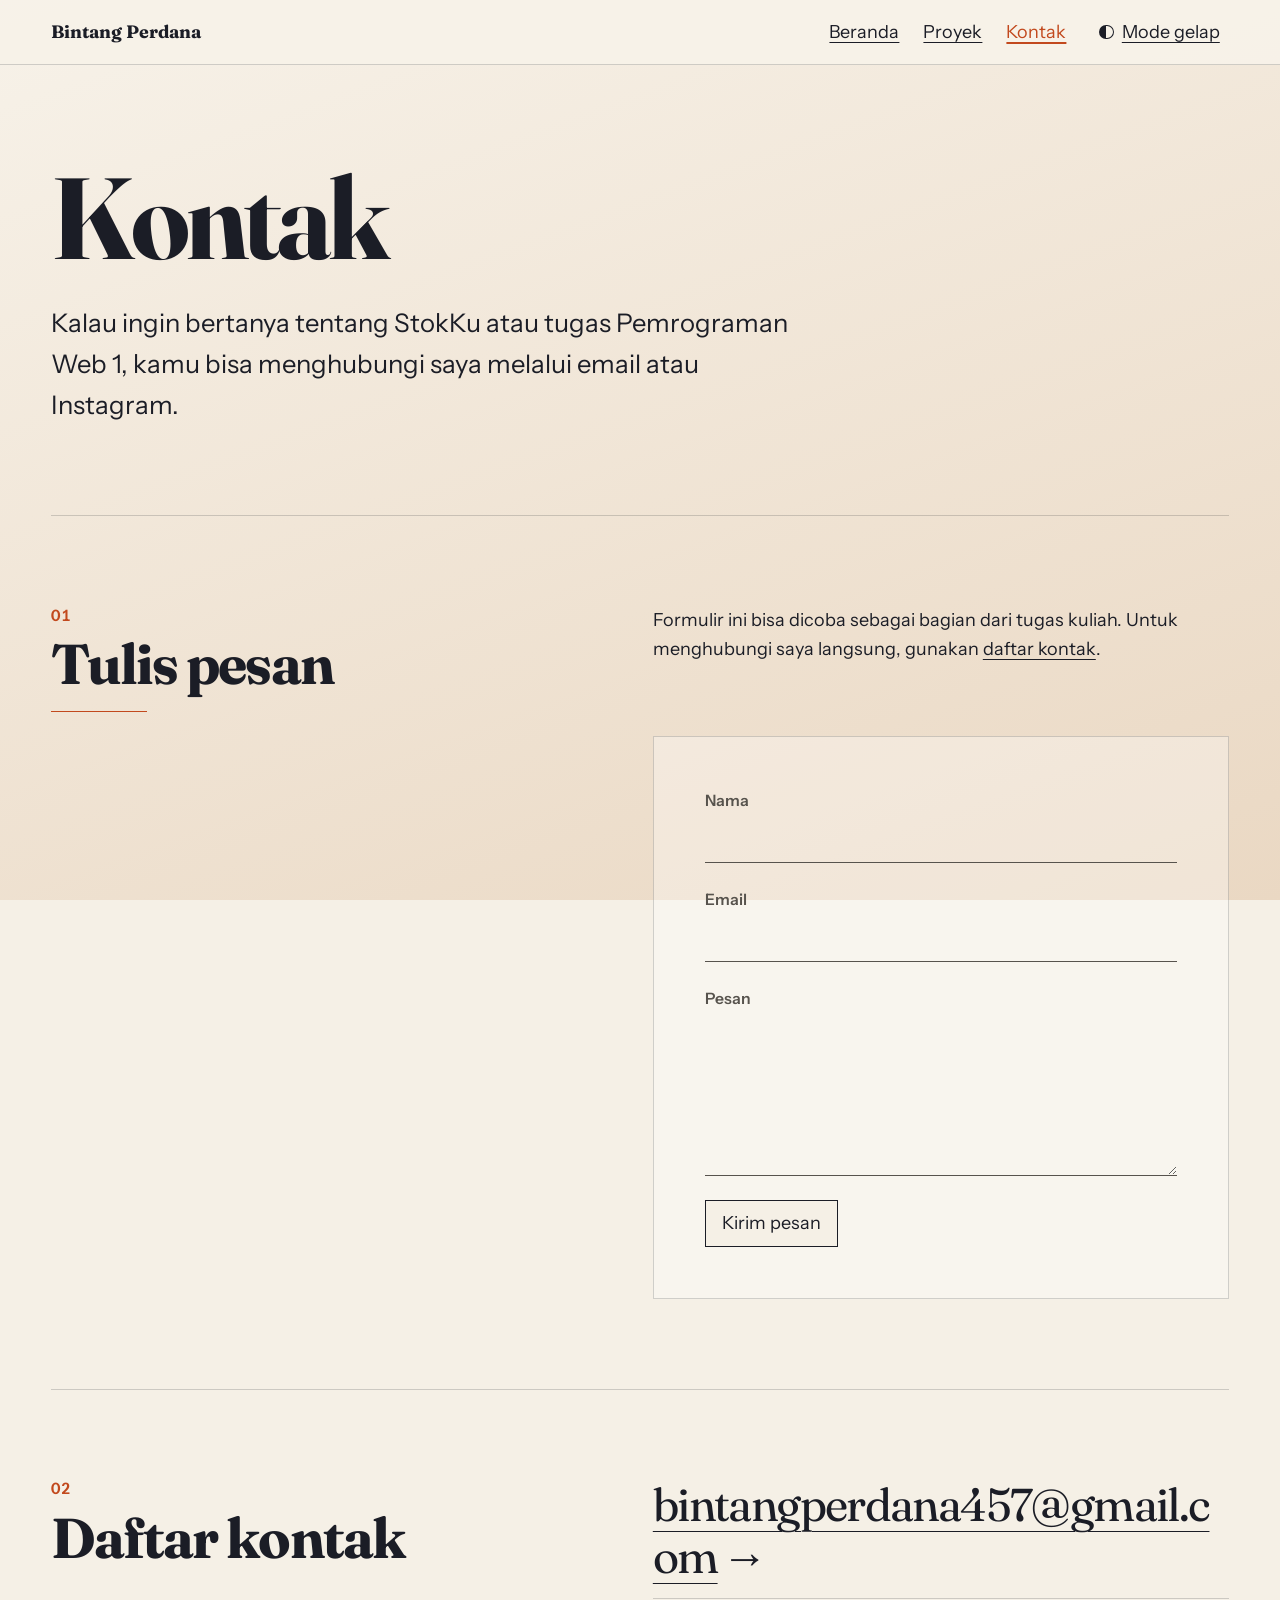
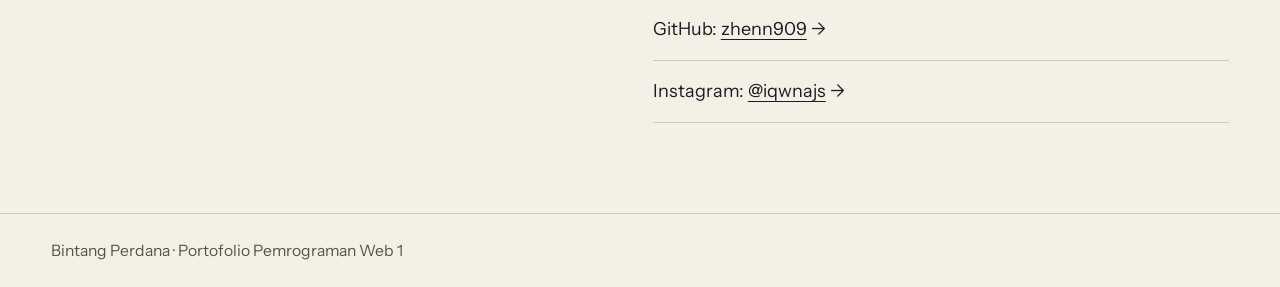
==== kontak.html @ 56d90627 "Versi awal web portofolio" ====
<!doctype html>
<html lang="id">
<head>
  <meta charset="utf-8">
  <meta name="viewport" content="width=device-width, initial-scale=1">
  <title>Kontak | Bintang Perdana</title>
  <meta name="description" content="Hubungi Bintang Perdana melalui email atau Instagram untuk bertanya tentang StokKu dan tugas Pemrograman Web 1. Temukan juga profil GitHub Bintang.">
  <link rel="icon" type="image/svg+xml" href="data:image/svg+xml,%3Csvg%20xmlns='http://www.w3.org/2000/svg'%20viewBox='0%200%2064%2064'%3E%3Ctext%20x='32'%20y='52'%20text-anchor='middle'%20font-family='Georgia,serif'%20font-size='58'%20font-weight='700'%20fill='%23C2491D'%3EB%3C/text%3E%3C/svg%3E">

  <script>
    // Tandai bahwa JavaScript aktif dan terapkan tema sebelum halaman tampil.
    document.documentElement.classList.add("js");

    let temaAwal = window.matchMedia("(prefers-color-scheme: dark)").matches ? "dark" : "light";
    try {
      const tersimpan = localStorage.getItem("tema");
      if (tersimpan === "light" || tersimpan === "dark") temaAwal = tersimpan;
    } catch {
      // Gunakan tema sistem jika penyimpanan tidak tersedia.
    }
    document.documentElement.dataset.theme = temaAwal;
  </script>

  <link rel="stylesheet" href="https://fonts.googleapis.com/css2?family=Fraunces:wght@400;700&amp;family=Instrument+Sans:wght@400;600&amp;display=swap">
  <link rel="stylesheet" href="css/style.css">
  <script src="js/main.js" defer></script>
  <script src="js/animasi.js" defer></script>
</head>
<body>
  <a href="#utama">Lewati navigasi ke konten utama</a>

  <header>
    <nav aria-label="Navigasi utama">
      <a href="index.html">Bintang Perdana</a>

      <button type="button" id="tombol-menu" aria-controls="menu" aria-expanded="false">
        <span aria-hidden="true">&#9776;</span>
        Menu
      </button>

      <ul id="menu">
        <li><a href="index.html">Beranda</a></li>
        <li><a href="proyek.html">Proyek</a></li>
        <li><a href="kontak.html" aria-current="page">Kontak</a></li>
      </ul>

      <button type="button" id="tombol-tema" aria-pressed="false">Mode gelap</button>
    </nav>
  </header>

  <main id="utama" tabindex="-1">
    <header>
      <h1>Kontak</h1>
      <p>
        Kalau ingin bertanya tentang StokKu atau tugas Pemrograman Web 1,
        kamu bisa menghubungi saya melalui email atau Instagram.
      </p>
    </header>

    <section aria-labelledby="judul-form">
      <h2 id="judul-form" data-reveal="garis">
        <span class="nomor-bagian">01</span> Tulis pesan
      </h2>

      <p>
        Formulir ini bisa dicoba sebagai bagian dari tugas kuliah.
        Untuk menghubungi saya langsung, gunakan <a href="#daftar-kontak">daftar kontak</a>.
      </p>

      <form id="form-kontak" method="post" aria-labelledby="judul-form">
        <div>
          <label for="nama">Nama</label>
          <input type="text" id="nama" name="nama" autocomplete="name" aria-describedby="error-nama" required>
          <p id="error-nama" aria-live="polite"></p>
        </div>

        <div>
          <label for="email">Email</label>
          <input type="email" id="email" name="email" autocomplete="email" aria-describedby="error-email" required>
          <p id="error-email" aria-live="polite"></p>
        </div>

        <div>
          <label for="pesan">Pesan</label>
          <textarea id="pesan" name="pesan" rows="5" aria-describedby="error-pesan" required></textarea>
          <p id="error-pesan" aria-live="polite"></p>
        </div>

        <button type="submit" disabled>Kirim pesan</button>
      </form>
    </section>

    <section id="daftar-kontak" aria-labelledby="judul-kontak">
      <h2 id="judul-kontak" data-reveal="geser">
        <span class="nomor-bagian">02</span> Daftar kontak
      </h2>

      <address>
        <ul>
          <li>
            <a href="mailto:bintangperdana457@gmail.com">bintangperdana457@gmail.com</a>
          </li>
          <li>
            GitHub: <a href="https://github.com/zhenn909">zhenn909</a>
          </li>
          <li>
            Instagram: <a href="https://www.instagram.com/iqwnajs/">@iqwnajs</a>
          </li>
        </ul>
      </address>
    </section>
  </main>

  <footer>
    <p>Bintang Perdana · Portofolio Pemrograman Web 1</p>
  </footer>
</body>
</html>
---- css/style.css ----
:root {
  color-scheme: light;

  --bg: #F5F0E6;
  --latar-awal: #F7F2E9;
  --latar-akhir: #EAD8C3;
  --latar-header: rgb(247 242 233 / 96%);
  --latar-panel: rgb(255 255 255 / 32%);
  --teks: #1B1D26;
  --teks-redup: #57534D;
  --aksen: #C2491D;
  --aksen-tombol: #B34319;
  --garis: rgb(27 29 38 / 18%);
  --lapisan-modal: rgb(16 17 21 / 68%);
  --putih: #FFF;

  --font-judul: "Fraunces", Georgia, serif;
  --font-isi: "Instrument Sans", Arial, sans-serif;
  --teks-kecil: clamp(0.875rem, 0.82rem + 0.2vw, 1rem);
  --teks-isi: clamp(1rem, 0.95rem + 0.22vw, 1.125rem);
  --teks-pengantar: clamp(1.15rem, 2vw, 1.6rem);
  --judul-kecil: clamp(1.5rem, 1.15rem + 1.4vw, 2.625rem);
  --judul-bagian: clamp(2rem, 1.35rem + 2.7vw, 4.25rem);
  --judul-halaman: clamp(3rem, 9vw, 7.5rem);
  --judul-hero: clamp(2.75rem, 7.5vw, 6.5rem);
  --ukuran-email: clamp(1.75rem, 3.6vw, 3.75rem);

  --s4: 0.25rem;
  --s8: 0.5rem;
  --s16: 1rem;
  --s24: 1.5rem;
  --s40: 2.5rem;
  --s64: 4rem;
  --s96: 6rem;
  --s160: 10rem;

  --kontainer: 84rem;
  --lebar-baca: 65ch;
  --tepi: clamp(var(--s16), 4vw, var(--s64));
  --jarak-bagian: clamp(var(--s40), 7vw, var(--s96));
  --jarak-grid: clamp(var(--s16), 2vw, var(--s40));
  --lebar-foto-hero: 24.2rem;
  --lengkung-foto: 999px 999px 10px 10px;
  --offset-foto: 10px;
  --tinggi-nav: 4rem;
  --target: 2.75rem;
  --tebal-garis: 1px;
  --diameter-titik: 0.625rem;
  --lebar-modal: 44rem;

  --durasi-tema: 0.3s;
  --durasi-hover: 180ms;
  --durasi-galeri: 400ms;
  --durasi-reveal: 520ms;
  --durasi-judul: 700ms;
  --durasi-panel: 350ms;
  --gerak-masuk: cubic-bezier(0.2, 0.7, 0.25, 1);
}

html[data-theme="dark"] {
  color-scheme: dark;
  --bg: #15161B;
  --latar-awal: #15161B;
  --latar-akhir: #211A18;
  --latar-header: rgb(21 22 27 / 96%);
  --latar-panel: rgb(255 255 255 / 4%);
  --teks: #EFE9DD;
  --teks-redup: #C2B9AE;
  --aksen: #FF9369;
  --aksen-tombol: #AE4019;
  --garis: rgb(239 233 221 / 19%);
}

/* Dasar halaman */
*,
*::before,
*::after {
  box-sizing: border-box;
}

* {
  margin: 0;
}

html {
  scroll-behavior: smooth;
  scroll-padding-top: calc(var(--tinggi-nav) + var(--s24));
  background-color: var(--bg);
}

body {
  position: relative;
  isolation: isolate;
  min-height: 100vh;
  min-height: 100svh;
  color: var(--teks);
  font: var(--teks-isi) / 1.6 var(--font-isi);
  overflow-wrap: anywhere;
}

body::before {
  content: "";
  position: fixed;
  inset: 0;
  z-index: -1;
  background-color: var(--bg);
  background-image: linear-gradient(160deg, var(--latar-awal), var(--latar-akhir));
  pointer-events: none;
}

body,
body > header,
#menu,
dialog,
button,
input,
textarea {
  transition:
    background-color var(--durasi-tema),
    color var(--durasi-tema),
    border-color var(--durasi-tema);
}

body > header > nav,
main,
body > footer > p {
  width: min(calc(100% - 2 * var(--tepi)), var(--kontainer));
  margin-inline: auto;
}

p {
  max-width: var(--lebar-baca);
}

h1,
h2,
h3,
h4 {
  font-family: var(--font-judul);
  line-height: 1.08;
  letter-spacing: -0.035em;
}

h1 {
  font-size: var(--judul-halaman);
}

h2 {
  font-size: var(--judul-bagian);
}

h3 {
  font-size: var(--judul-kecil);
}

h4 {
  font-size: var(--teks-pengantar);
}

.nomor-bagian {
  display: block;
  margin-bottom: var(--s8);
  color: var(--aksen);
  font: 600 var(--teks-kecil) / 1.3 var(--font-isi);
  letter-spacing: 0.08em;
  font-variant-numeric: tabular-nums;
}

img {
  display: block;
  max-width: 100%;
  height: auto;
}

a {
  color: inherit;
  text-decoration-thickness: var(--tebal-garis);
  text-underline-offset: 0.22em;
}

a:hover,
button:enabled:hover {
  color: var(--aksen);
}

:focus-visible {
  outline: 3px solid var(--aksen);
  outline-offset: var(--s4);
}

button,
input,
textarea {
  color: inherit;
  font: inherit;
}

button {
  min-height: var(--target);
  padding: var(--s8) var(--s16);
  border: var(--tebal-garis) solid currentColor;
  border-radius: 0;
  background-color: var(--bg);
  cursor: pointer;
}

button:disabled {
  color: var(--teks-redup);
  border-style: dashed;
  cursor: not-allowed;
}

body > a[href="#utama"] {
  position: fixed;
  z-index: 14;
  inset: var(--s8) auto auto var(--s8);
  padding: var(--s8) var(--s16);
  transform: translateY(calc(-100% - var(--s24)));
  background-color: var(--bg);
  color: var(--teks);
}

body > a[href="#utama"]:focus {
  transform: none;
}

/* Navigasi */
body > header {
  position: sticky;
  z-index: 3;
  top: 0;
  border-bottom: var(--tebal-garis) solid var(--garis);
  background-color: var(--latar-header);
}

nav {
  position: relative;
  display: flex;
  align-items: center;
  gap: var(--s8);
  min-height: var(--tinggi-nav);
  padding-block: var(--s8);
}

nav > a {
  margin-inline-end: auto;
  font: 700 var(--teks-isi) / 1.1 var(--font-judul);
  text-decoration: none;
}

nav button {
  padding-inline: var(--s8);
  font-size: var(--teks-kecil);
}

#tombol-tema {
  display: inline-flex;
  align-items: center;
  gap: var(--s8);
  border-color: transparent;
  background-color: transparent;
  font-size: inherit;
  text-decoration: underline;
  text-decoration-thickness: var(--tebal-garis);
  text-underline-offset: 0.22em;
}

#tombol-tema:hover,
#tombol-tema:focus-visible {
  border-color: var(--aksen);
  color: var(--aksen);
}

#tombol-tema::before {
  content: "";
  width: 0.8em;
  height: 0.8em;
  border: 1px solid currentColor;
  border-inline-start-width: 0.4em;
  border-radius: 50%;
}

#menu {
  position: absolute;
  top: 100%;
  inset-inline: 0;
  display: none;
  padding: var(--s16);
  border: var(--tebal-garis) solid var(--garis);
  background-color: var(--bg);
  list-style: none;
}

#menu.is-open {
  display: grid;
}

#menu a {
  display: inline-flex;
  align-items: center;
  min-height: var(--target);
}

#menu [aria-current="page"] {
  color: var(--aksen);
  text-decoration-thickness: 2px;
}

/* Hero */
main > header {
  display: grid;
  gap: var(--s24);
  padding-block: var(--jarak-bagian);
}

main > header > p:first-of-type {
  max-width: 44ch;
  font-size: var(--teks-pengantar);
}

.hero h1 {
  font-size: var(--judul-hero);
  font-weight: 700;
  line-height: 0.98;
  letter-spacing: -0.055em;
}

.hero h1::after {
  content: ".";
  content: "." / "";
  color: var(--aksen);
}

.hero p:last-of-type,
.aksi-proyek {
  display: flex;
  flex-wrap: wrap;
  align-items: center;
  gap: var(--s8) var(--s24);
}

.foto-hero {
  position: relative;
  isolation: isolate;
  width: min(calc(100% - var(--offset-foto)), var(--lebar-foto-hero));
  aspect-ratio: 4 / 5;
}

.foto-hero::before {
  content: "";
  position: absolute;
  inset: 0;
  z-index: -1;
  transform: translate(var(--offset-foto), var(--offset-foto));
  border: var(--tebal-garis) solid var(--aksen);
  border-radius: var(--lengkung-foto);
}

.foto-hero img {
  width: 100%;
  height: 100%;
  border: var(--tebal-garis) solid var(--garis);
  border-radius: var(--lengkung-foto);
  background-color: var(--bg);
  object-fit: cover;
}

#teks-ketik:empty {
  position: absolute;
}

#teks-ketik:not(:empty) {
  position: relative;
  display: block;
  min-height: 1.6em;
  color: var(--teks-redup);
  font-size: var(--teks-pengantar);
}

.hero a::after,
section article > a::after,
.aksi-proyek a::after,
main > p a::after,
address a::after,
#tombol-detail::after {
  content: " →";
  content: " →" / "";
  display: inline-block;
  margin-inline-start: var(--s4);
}

/* Bagian isi dan daftar skill */
main > section,
main > article {
  display: grid;
  gap: var(--s24);
  padding-block: var(--jarak-bagian);
  border-top: var(--tebal-garis) solid var(--garis);
}

main > section > *,
main > article > * {
  min-width: 0;
}

section article > * + * {
  margin-top: var(--s16);
}

section article > a {
  display: inline-block;
}

section ul {
  padding-inline-start: 1.25em;
}

main > p {
  padding-block: var(--s24) var(--jarak-bagian);
  font-size: var(--teks-pengantar);
}

[aria-labelledby="judul-skill"] ul {
  padding: 0;
  list-style: none;
}

[aria-labelledby="judul-skill"] li {
  padding: var(--s16) var(--s8);
  border-bottom: var(--tebal-garis) solid var(--garis);
  font: 400 var(--judul-kecil) / 1.2 var(--font-judul);
}

[aria-labelledby="judul-skill"] li span {
  display: inline-block;
  transition: transform var(--durasi-hover) ease-out;
}

/* Timeline tetap terbaca sebelum JavaScript siap. */
section > ol {
  padding: 0;
  list-style: none;
}

section > ol > li {
  position: relative;
  display: grid;
  gap: var(--s4);
  margin-inline-start: var(--s8);
  padding: 0 0 var(--s40) var(--s24);
  border-inline-start: var(--tebal-garis) solid var(--garis);
}

section > ol > li:last-child {
  padding-bottom: 0;
  border-color: transparent;
}

section > ol > li::before {
  content: "";
  position: absolute;
  top: 0.55em;
  left: -1px;
  width: var(--diameter-titik);
  height: var(--diameter-titik);
  transform: translateX(-50%);
  border-radius: 50%;
  background-color: var(--aksen);
}

section > ol strong {
  font: 700 var(--judul-kecil) / 1.12 var(--font-judul);
}

/* Halaman Proyek */
.ringkasan-proyek {
  display: grid;
  align-content: start;
  gap: var(--s16);
}

.aksi-proyek {
  margin-top: var(--s4);
}

#tombol-detail {
  padding-inline: 0;
  border-width: 0 0 var(--tebal-garis);
  background: transparent;
}

.galeri-proyek {
  display: flex;
  align-items: flex-start;
  justify-content: center;
  gap: clamp(var(--s8), 2vw, var(--s24));
  padding: var(--s16) var(--s8);
  min-width: 0;
}

.galeri-proyek figure {
  display: grid;
  flex: 1 1 0;
  min-width: 0;
  justify-items: center;
  gap: var(--s8);
  transform-origin: center;
  transition:
    transform var(--durasi-galeri) var(--gerak-masuk),
    opacity var(--durasi-galeri) var(--gerak-masuk);
}

.galeri-proyek img,
.gambar-modal img {
  width: auto;
  height: auto;
  max-width: 100%;
  max-height: 25rem;
  border: var(--tebal-garis) solid var(--garis);
}

figcaption {
  color: var(--teks-redup);
  font-size: var(--teks-kecil);
  text-align: center;
}

.galeri-proyek:focus-within figure:focus-within {
  z-index: 1;
  transform: scale(1.08);
}

.galeri-proyek:focus-within figure:not(:focus-within) {
  opacity: 0.6;
  transform: scale(0.96);
}

/* Formulir dan daftar kontak */
#form-kontak {
  display: grid;
  gap: var(--s24);
  width: 100%;
  max-width: var(--lebar-baca);
  padding: clamp(var(--s24), 4vw, var(--s64));
  border: var(--tebal-garis) solid var(--garis);
  background-color: var(--latar-panel);
}

#form-kontak > div {
  display: grid;
  grid-template-columns: minmax(0, 1fr);
}

#form-kontak > div::after {
  content: "";
  grid-area: 2 / 1;
  align-self: end;
  height: 2px;
  background-color: var(--aksen);
  transform: scaleX(0);
  transform-origin: left;
  transition: transform 240ms ease-out;
  pointer-events: none;
}

#form-kontak > div:focus-within::after {
  transform: scaleX(1);
}

label {
  grid-area: 1 / 1;
  justify-self: start;
  margin-bottom: var(--s4);
  color: var(--teks-redup);
  font-size: var(--teks-kecil);
  font-weight: 600;
  transition: transform var(--durasi-hover) ease-out;
}

#form-kontak > div:focus-within label {
  color: var(--aksen);
  transform: translateY(-2px);
}

input,
textarea {
  grid-area: 2 / 1;
  display: block;
  width: 100%;
  min-height: var(--target);
  padding: var(--s8) var(--s4);
  border: 0;
  border-bottom: var(--tebal-garis) solid var(--teks-redup);
  border-radius: 0;
  background-color: transparent;
}

textarea {
  resize: vertical;
}

#form-kontak [id^="error-"] {
  grid-area: 3 / 1;
  color: var(--aksen);
  font-size: var(--teks-kecil);
}

#form-kontak [id^="error-"]:not(:empty) {
  margin-top: var(--s8);
}

#form-kontak button {
  justify-self: start;
}

#form-kontak button:enabled:hover {
  background-color: var(--teks);
  color: var(--bg);
  border-color: var(--teks);
}

address {
  min-width: 0;
  font-style: normal;
}

address ul {
  padding: 0;
  list-style: none;
}

address li {
  padding-block: var(--s16);
  border-bottom: var(--tebal-garis) solid var(--garis);
}

address li:first-child {
  padding-top: 0;
}

address a {
  display: inline-block;
  max-width: 100%;
  overflow-wrap: anywhere;
}

address a[href^="mailto:"] {
  font: 400 var(--ukuran-email) / 1.12 var(--font-judul);
  letter-spacing: -0.035em;
  text-decoration-thickness: 1px;
}

/* Modal StokKu */
dialog {
  position: fixed;
  z-index: 5;
  inset: 0;
  width: min(calc(100% - 2 * var(--tepi)), var(--lebar-modal));
  max-height: calc(100% - 2 * var(--s24));
  max-height: calc(100dvh - 2 * var(--s24));
  margin: auto;
  padding: clamp(var(--s24), 5vw, var(--s64));
  overflow-y: auto;
  border: var(--tebal-garis) solid var(--teks-redup);
  background-color: var(--bg);
  color: var(--teks);
}

dialog:not([open]):not(.is-open) {
  display: none;
}

dialog[open],
dialog.is-open {
  display: block;
}

dialog > * + * {
  margin-top: var(--s16);
}

dialog h3 {
  padding-inline-end: var(--target);
}

dialog ul {
  padding-inline-start: 1.25em;
}

dialog::backdrop {
  background-color: var(--lapisan-modal);
}

body:has(dialog.is-open:not(:modal))::after {
  content: "";
  position: fixed;
  z-index: 4;
  inset: 0;
  background-color: var(--lapisan-modal);
}

.gambar-modal {
  display: flex;
  align-items: start;
  justify-content: center;
  gap: var(--s16);
}

.gambar-modal img {
  max-width: calc((100% - var(--s16)) / 2);
  max-height: 16rem;
}

.tutup-pojok {
  position: absolute;
  top: var(--s8);
  right: var(--s8);
  margin: 0;
}

.tutup-pojok button {
  width: var(--target);
  padding: 0;
  font: 400 1.75rem / 1 var(--font-isi);
}

#detail-stokku form[method="dialog"] button {
  background-color: var(--aksen-tombol);
  border-color: var(--aksen-tombol);
  color: var(--putih);
}

#detail-stokku form[method="dialog"] button:hover,
#detail-stokku form[method="dialog"] button:focus-visible {
  background-color: var(--teks);
  border-color: var(--teks);
  color: var(--bg);
}

#detail-stokku form[method="dialog"] button:active {
  background-color: var(--aksen-tombol);
  border-color: var(--teks);
  color: var(--putih);
}

/* Footer dan kontrol scroll dari main.js */
body > footer {
  padding-block: var(--s24);
  border-top: var(--tebal-garis) solid var(--garis);
  color: var(--teks-redup);
  font-size: var(--teks-kecil);
}

body > footer > p {
  max-width: var(--kontainer);
}

#progress-scroll {
  position: fixed;
  z-index: 8;
  inset: 0 0 auto;
  height: var(--s4);
  background-color: var(--aksen);
  transform: scaleX(var(--progres, 0));
  transform-origin: left;
  pointer-events: none;
}

#kembali-ke-atas {
  position: fixed;
  z-index: 2;
  right: var(--tepi);
  bottom: var(--s16);
  display: inline-grid;
  place-items: center;
  min-height: var(--target);
  padding-inline: var(--s16);
  border: var(--tebal-garis) solid currentColor;
  background-color: var(--bg);
}

/* Tata letak tablet dan desktop */
@media (min-width: 768px) {
  nav {
    gap: var(--s24);
  }

  #tombol-menu {
    display: none;
  }

  #menu,
  #menu.is-open {
    position: static;
    display: flex;
    gap: var(--s24);
    padding: 0;
    border: 0;
    background-color: transparent;
  }

  main > section,
  main > article {
    grid-template-columns: repeat(12, minmax(0, 1fr));
    column-gap: var(--jarak-grid);
    align-items: start;
  }

  .hero {
    grid-template-columns: minmax(0, 1fr) minmax(0, min(37%, var(--lebar-foto-hero)));
    column-gap: var(--s8);
    align-items: start;
  }

  .hero > :not(.foto-hero) {
    grid-column: 1;
  }

  .hero h1 {
    grid-row: 1;
    align-self: end;
  }

  .hero .foto-hero {
    grid-column: 2;
    grid-row: 1 / span 4;
    margin-top: var(--s40);
    margin-inline-end: var(--offset-foto);
    justify-self: end;
  }

  main > section > h2 {
    grid-column: 1 / 6;
    grid-row: 1;
  }

  main > section > :not(h2) {
    grid-column: 6 / -1;
  }

  section > ol > li {
    grid-template-columns: minmax(6.5rem, 0.8fr) minmax(0, 1.2fr);
    column-gap: var(--s16);
  }

  .ringkasan-proyek {
    grid-column: 1 / 6;
  }

  .galeri-proyek {
    grid-column: 6 / -1;
  }
}

@media (min-width: 1100px) {
  .hero {
    grid-template-columns: minmax(0, 1fr) minmax(0, min(27%, var(--lebar-foto-hero)));
    padding-block: var(--s96) var(--s160);
  }

  .hero .foto-hero {
    margin-top: var(--s64);
  }

  main > section > :not(h2) {
    grid-column: 7 / -1;
  }
}

/* Judul hero dan efek ketik */
html.js .masker-judul {
  display: block;
  overflow: hidden;
  padding-block: 0.07em 0.15em;
  margin-block: -0.07em -0.15em;
}

html.js .baris-judul {
  display: block;
}

html.js .hero h1.judul-berbaris::after {
  content: none;
}

html.js .masker-judul:last-child .baris-judul::after {
  content: ".";
  content: "." / "";
  color: var(--aksen);
}

.khusus-pembaca-layar {
  position: absolute;
  width: 1px;
  height: 1px;
  padding: 0;
  overflow: hidden;
  clip-path: inset(50%);
  white-space: nowrap;
}

@keyframes masuk-judul {
  from {
    transform: translateY(115%);
  }

  to {
    transform: translateY(0);
  }
}

@keyframes kedip-ketik {
  0%, 45% {
    opacity: 1;
  }

  55%, 100% {
    opacity: 0;
  }
}

/* Tahap 5B — Animasi masuk dua arah */

/* Masker hanya memotong gerak isi judul. Ruang bawah menjaga huruf tetap utuh. */
.masker-bagian {
  display: block;
  overflow: hidden;
  padding-block: 0.08em 0.15em;
  margin-block: -0.08em -0.15em;
}

.isi-masker-bagian {
  display: block;
}

.dari-bawah {
  --awal-vertikal: 0.85rem;
  --awal-masker: 110%;
  --langkah-vertikal: 0.25rem;
}

.dari-atas {
  --awal-vertikal: -0.85rem;
  --awal-masker: -110%;
  --langkah-vertikal: -0.25rem;
}

@keyframes tampil-paragraf {
  from {
    opacity: 0;
    transform: translateY(var(--awal-vertikal, 0.85rem));
  }

  to {
    opacity: 1;
    transform: translateY(0);
  }
}

@keyframes tampil-baris {
  from {
    opacity: 0;
    transform: translate(-0.5rem, var(--langkah-vertikal, 0.25rem));
  }

  to {
    opacity: 1;
    transform: translate(0, 0);
  }
}

@keyframes tampil-gambar {
  from {
    opacity: 0.35;
    transform: translateY(var(--langkah-vertikal, 0.25rem)) scale(0.96);
  }

  to {
    opacity: 1;
    transform: translateY(0) scale(1);
  }
}

@keyframes tampil-judul-bagian {
  from {
    transform: translateY(var(--awal-masker, 110%));
  }

  to {
    transform: translateY(0);
  }
}

@keyframes gambar-garis {
  from {
    transform: scaleX(0);
  }

  to {
    transform: scaleX(1);
  }
}

/* Panel dan penanda mouse tidak menerima klik saat halaman biasa dibaca. */
.panel-halaman {
  position: fixed;
  z-index: 12;
  inset: 0;
  background-color: var(--aksen);
  transform: scaleX(0);
  pointer-events: none;
}

@keyframes tutup-halaman {
  from {
    transform: scaleX(0);
  }

  to {
    transform: scaleX(1);
  }
}

@keyframes buka-halaman {
  from {
    transform: scaleX(1);
  }

  to {
    transform: scaleX(0);
  }
}

.kursor-kecil {
  position: fixed;
  z-index: 11;
  top: 0;
  left: 0;
  width: 0;
  height: 0;
  opacity: 0;
  pointer-events: none;
}

@media (prefers-reduced-motion: no-preference) {
  html.js .baris-judul {
    animation: masuk-judul var(--durasi-judul) var(--gerak-masuk) backwards;
    animation-delay: var(--jeda-judul, 0ms);
  }

  html.js #teks-ketik.sedang-mengetik > [aria-hidden="true"]::after {
    content: "";
    display: inline-block;
    width: 2px;
    height: 1em;
    margin-inline-start: 0.12em;
    vertical-align: -0.12em;
    background-color: var(--aksen);
    animation: kedip-ketik 1s steps(1, end) infinite;
  }

  /*
    JavaScript menambahkan reveal-aktif setelah pengamat siap.
    Animasi ditempel saat is-visible masuk dan dilepas saat elemen keluar.
    Isi tetap bisa dibaca di tepi layar, termasuk footer di akhir dokumen.
  */
  html.js.reveal-aktif {
    --waktu-masuk: var(--durasi-reveal) var(--gerak-masuk);
  }

  html.js.reveal-aktif a[data-reveal] {
    display: inline-block;
    max-width: 100%;
  }

  html.js.reveal-aktif .is-visible[data-reveal="naik"]:not(:focus-within) {
    animation: tampil-paragraf var(--waktu-masuk) var(--jeda-reveal, 0ms) backwards;
  }

  html.js.reveal-aktif .is-visible[data-reveal="geser"]:not(:focus-within) {
    animation: tampil-baris var(--waktu-masuk) var(--jeda-reveal, 0ms) backwards;
  }

  html.js.reveal-aktif img.is-visible[data-reveal="skala"] {
    animation: tampil-gambar var(--waktu-masuk) var(--jeda-reveal, 0ms) backwards;
  }

  /* Gambar bergerak di dalam figure agar hover dan fokus galeri tetap bekerja. */
  html.js.reveal-aktif figure.is-visible[data-reveal="skala"]:not(:focus-within) > img {
    animation: tampil-gambar var(--waktu-masuk) var(--jeda-reveal, 0ms) backwards;
  }

  html.js.reveal-aktif .is-visible > .masker-bagian > .isi-masker-bagian {
    animation: tampil-judul-bagian var(--waktu-masuk) var(--jeda-reveal, 0ms) backwards;
  }

  html.js.reveal-aktif :is(h1, h2, h3)[data-reveal="garis"]::after {
    content: "";
    display: block;
    width: min(100%, 6rem);
    height: var(--tebal-garis);
    margin-top: var(--s16);
    background-color: var(--aksen);
    transform-origin: left;
  }

  html.js.reveal-aktif .is-visible[data-reveal="garis"]::after,
  html.js.reveal-aktif hr.is-visible[data-reveal="garis"] {
    transform-origin: left;
    animation: gambar-garis var(--waktu-masuk) var(--jeda-reveal, 0ms) backwards;
  }

  /* Garis memanjang dan memendek sesuai nilai yang dihitung animasi.js. */
  html.js .timeline-siap {
    position: relative;
  }

  html.js .timeline-siap::before {
    content: "";
    position: absolute;
    top: var(--awal-garis, 0);
    left: var(--s8);
    width: var(--tebal-garis);
    height: var(--panjang-garis, 0px);
    background-color: var(--aksen);
    transform: scaleY(var(--progres-timeline, 0));
    transform-origin: top;
    pointer-events: none;
  }

  html.js .timeline-siap > li::before {
    border: var(--tebal-garis) solid var(--aksen);
    background-color: var(--bg);
  }

  html.js .timeline-siap > li::after {
    content: "";
    position: absolute;
    top: 0.55em;
    left: -1px;
    width: var(--diameter-titik);
    height: var(--diameter-titik);
    border-radius: 50%;
    background-color: var(--aksen);
    transform: translateX(-50%) scale(0);
    transition: transform 240ms var(--gerak-masuk);
  }

  html.js .timeline-siap > li.titik-tercapai::after {
    transform: translateX(-50%) scale(1);
  }

  html.js .timeline-siap > li > strong,
  html.js .timeline-siap > li > span {
    transition:
      opacity var(--durasi-reveal) var(--gerak-masuk),
      transform var(--durasi-reveal) var(--gerak-masuk);
  }

  html.js .timeline-siap > li:not(.titik-tercapai) > strong {
    opacity: 0;
    transform: translateX(-0.5rem);
  }

  html.js .timeline-siap > li:not(.titik-tercapai) > span {
    opacity: 0;
    transform: translateY(0.4rem);
  }

  html.js .timeline-siap > li.titik-tercapai > span {
    transition-delay: 80ms;
  }

  html.js .panel-halaman.panel-menutup {
    transform-origin: left;
    animation: tutup-halaman var(--durasi-panel) ease-in-out forwards;
    pointer-events: auto;
  }

  html.js .panel-halaman.panel-membuka {
    transform-origin: right;
    animation: buka-halaman var(--durasi-panel) ease-out both;
  }
}

/* Hover galeri dan daftar skill */
@media (hover: hover) {
  .galeri-proyek:not(:focus-within) figure:hover {
    z-index: 1;
    transform: scale(1.08);
  }

  .galeri-proyek:not(:focus-within):has(figure:hover) figure:not(:hover) {
    opacity: 0.6;
    transform: scale(0.96);
  }

  [aria-labelledby="judul-skill"] li:hover span {
    transform: translateX(var(--s8));
  }
}

/* Garis dan panah tautan */
:is(.hero, main article, address, main > p) a {
  position: relative;
  display: inline-block;
  max-width: 100%;
}

:is(.hero, main article, address, main > p) a::before {
  content: "";
  position: absolute;
  inset: auto 0 0;
  height: var(--tebal-garis);
  background-color: var(--aksen);
  transform: scaleX(0);
  transform-origin: left;
  transition: transform var(--durasi-hover) ease-out;
  pointer-events: none;
}

:is(.hero, main article, address, main > p) a:focus-visible::before {
  transform: scaleX(1);
}

@media (hover: hover) and (pointer: fine) and (prefers-reduced-motion: no-preference) {
  :is(.hero, main article, address, main > p) a:hover::before {
    transform: scaleX(1);
  }

  address a,
  .hero a::after,
  section article > a::after,
  .aksi-proyek a::after,
  main > p a::after,
  address a::after,
  #tombol-detail::after {
    transition: transform var(--durasi-hover) ease-out;
  }

  address a:hover,
  .hero a:hover::after,
  section article > a:hover::after,
  .aksi-proyek a:hover::after,
  main > p a:hover::after,
  address a:hover::after,
  #tombol-detail:hover::after {
    transform: translateX(var(--s4));
  }

  button:enabled {
    transition:
      transform var(--durasi-hover) ease-out,
      color var(--durasi-tema),
      background-color var(--durasi-tema),
      border-color var(--durasi-tema);
  }

  button:enabled:hover {
    transform: translateY(-1px);
  }

  #tombol-detail,
  #form-kontak button,
  dialog button,
  nav button {
    position: relative;
  }

  :is(#form-kontak button, dialog button, nav button)::after,
  #tombol-detail::before {
    content: "";
    position: absolute;
    inset: auto var(--s4) 2px;
    height: var(--tebal-garis);
    background-color: currentColor;
    transform: scaleX(0);
    transform-origin: left;
    transition: transform var(--durasi-hover) ease-out;
    pointer-events: none;
  }

  :is(#form-kontak button, dialog button, nav button):enabled:hover::after,
  #tombol-detail:hover::before {
    transform: scaleX(1);
  }

  html.js .kursor-kecil {
    transition: opacity var(--durasi-hover);
  }

  html.js .kursor-kecil.terlihat {
    opacity: 1;
  }

  html.js .kursor-kecil::before {
    content: "";
    position: absolute;
    width: 0.5rem;
    height: 0.5rem;
    border-radius: 50%;
    background-color: var(--aksen);
    opacity: 0.8;
    transform: translate(-50%, -50%);
    transition: transform var(--durasi-hover) ease-out;
  }

  html.js .kursor-kecil.di-atas-kontrol::before {
    transform: translate(-50%, -50%) scale(1.65);
  }
}

/* Gerakan minimal berlaku juga saat pilihan sistem berubah di tengah sesi. */
@media (prefers-reduced-motion: reduce) {
  html {
    scroll-behavior: auto;
  }

  *,
  *::before,
  *::after,
  dialog::backdrop {
    animation: none !important;
    transition: none !important;
  }

  .panel-halaman,
  .kursor-kecil {
    display: none;
  }

  .galeri-proyek figure,
  [aria-labelledby="judul-skill"] li span,
  #form-kontak label {
    transform: none !important;
  }
}
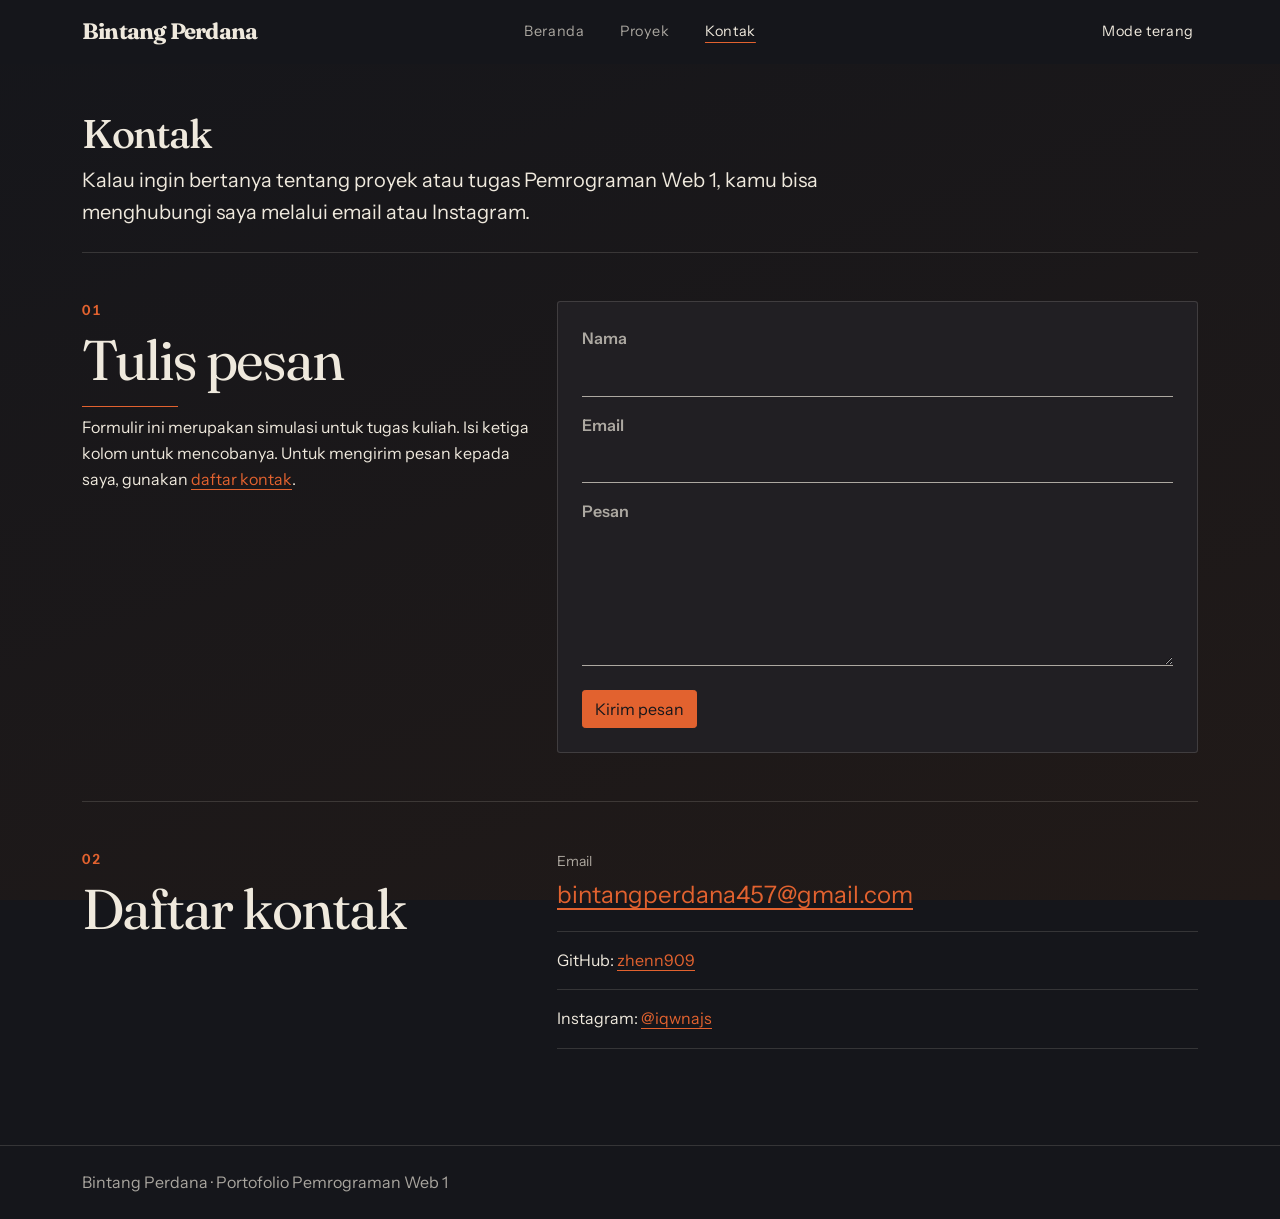
==== commit b2887ec3: "R2: tema gelap dan hero" ====
--- a/kontak.html
+++ b/kontak.html
@@ -1,118 +1,170 @@
 <!doctype html>
-<html lang="id">
+<html lang="id" data-bs-theme="dark">
 <head>
   <meta charset="utf-8">
   <meta name="viewport" content="width=device-width, initial-scale=1">
   <title>Kontak | Bintang Perdana</title>
-  <meta name="description" content="Hubungi Bintang Perdana melalui email atau Instagram untuk bertanya tentang StokKu dan tugas Pemrograman Web 1. Temukan juga profil GitHub Bintang.">
-  <link rel="icon" type="image/svg+xml" href="data:image/svg+xml,%3Csvg%20xmlns='http://www.w3.org/2000/svg'%20viewBox='0%200%2064%2064'%3E%3Ctext%20x='32'%20y='52'%20text-anchor='middle'%20font-family='Georgia,serif'%20font-size='58'%20font-weight='700'%20fill='%23C2491D'%3EB%3C/text%3E%3C/svg%3E">
+  <meta name="description" content="Hubungi Bintang Perdana melalui email atau Instagram untuk bertanya tentang proyek dan tugas Pemrograman Web 1. Temukan juga profil GitHub Bintang.">
 
   <script>
-    // Tandai bahwa JavaScript aktif dan terapkan tema sebelum halaman tampil.
+    // Terapkan pilihan tema sebelum browser menampilkan halaman.
     document.documentElement.classList.add("js");
 
-    let temaAwal = window.matchMedia("(prefers-color-scheme: dark)").matches ? "dark" : "light";
     try {
-      const tersimpan = localStorage.getItem("tema");
-      if (tersimpan === "light" || tersimpan === "dark") temaAwal = tersimpan;
+      const tema = localStorage.getItem("tema");
+      if (tema === "light" || tema === "dark") {
+        document.documentElement.setAttribute("data-bs-theme", tema);
+      }
     } catch {
-      // Gunakan tema sistem jika penyimpanan tidak tersedia.
+      // Tema gelap dari HTML tetap dipakai jika penyimpanan diblokir.
     }
-    document.documentElement.dataset.theme = temaAwal;
   </script>
 
+  <link rel="icon" type="image/svg+xml" href="data:image/svg+xml,%3Csvg%20xmlns='http://www.w3.org/2000/svg'%20viewBox='0%200%2064%2064'%3E%3Ctext%20x='32'%20y='52'%20text-anchor='middle'%20font-family='Georgia,serif'%20font-size='58'%20font-weight='700'%20fill='%23C2491D'%3EB%3C/text%3E%3C/svg%3E">
   <link rel="stylesheet" href="https://fonts.googleapis.com/css2?family=Fraunces:wght@400;700&amp;family=Instrument+Sans:wght@400;600&amp;display=swap">
+  <link rel="stylesheet" href="https://cdn.jsdelivr.net/npm/bootstrap@5.3.3/dist/css/bootstrap.min.css" integrity="sha384-QWTKZyjpPEjISv5WaRU9OFeRpok6YctnYmDr5pNlyT2bRjXh0JMhjY6hW+ALEwIH" crossorigin="anonymous">
   <link rel="stylesheet" href="css/style.css">
-  <script src="js/main.js" defer></script>
-  <script src="js/animasi.js" defer></script>
 </head>
 <body>
-  <a href="#utama">Lewati navigasi ke konten utama</a>
+  <a class="visually-hidden-focusable position-absolute top-0 start-0 z-3 bg-body p-2"
+     href="#utama">
+    Lewati navigasi ke konten utama
+  </a>
 
-  <header>
-    <nav aria-label="Navigasi utama">
-      <a href="index.html">Bintang Perdana</a>
+  <nav class="navbar navbar-expand-md sticky-top bg-body border-bottom" aria-label="Navigasi utama">
+    <div class="container">
+      <a class="navbar-brand" href="index.html">Bintang Perdana</a>
 
-      <button type="button" id="tombol-menu" aria-controls="menu" aria-expanded="false">
-        <span aria-hidden="true">&#9776;</span>
-        Menu
+      <button class="navbar-toggler" type="button"
+              data-bs-toggle="collapse" data-bs-target="#menu-utama"
+              aria-controls="menu-utama" aria-expanded="false" aria-label="Buka atau tutup menu">
+        <span class="navbar-toggler-icon"></span>
       </button>
 
-      <ul id="menu">
-        <li><a href="index.html">Beranda</a></li>
-        <li><a href="proyek.html">Proyek</a></li>
-        <li><a href="kontak.html" aria-current="page">Kontak</a></li>
-      </ul>
+      <div class="collapse navbar-collapse" id="menu-utama">
+        <ul class="navbar-nav ms-md-auto me-md-3">
+          <li class="nav-item">
+            <a class="nav-link" href="index.html">Beranda</a>
+          </li>
+          <li class="nav-item">
+            <a class="nav-link" href="proyek.html">Proyek</a>
+          </li>
+          <li class="nav-item">
+            <a class="nav-link active" href="kontak.html" aria-current="page">Kontak</a>
+          </li>
+        </ul>
 
-      <button type="button" id="tombol-tema" aria-pressed="false">Mode gelap</button>
-    </nav>
-  </header>
+        <button class="btn btn-outline-secondary my-2 my-md-0" type="button"
+                id="tombol-tema" aria-label="Mode gelap" aria-pressed="true">
+          Mode terang
+        </button>
+      </div>
+    </div>
+  </nav>
 
-  <main id="utama" tabindex="-1">
-    <header>
+  <main class="container py-5" id="utama" tabindex="-1">
+    <header class="mb-4">
       <h1>Kontak</h1>
-      <p>
-        Kalau ingin bertanya tentang StokKu atau tugas Pemrograman Web 1,
+      <p class="lead mb-0">
+        Kalau ingin bertanya tentang proyek atau tugas Pemrograman Web 1,
         kamu bisa menghubungi saya melalui email atau Instagram.
       </p>
     </header>
 
-    <section aria-labelledby="judul-form">
-      <h2 id="judul-form" data-reveal="garis">
-        <span class="nomor-bagian">01</span> Tulis pesan
-      </h2>
-
-      <p>
-        Formulir ini bisa dicoba sebagai bagian dari tugas kuliah.
-        Untuk menghubungi saya langsung, gunakan <a href="#daftar-kontak">daftar kontak</a>.
-      </p>
-
-      <form id="form-kontak" method="post" aria-labelledby="judul-form">
-        <div>
-          <label for="nama">Nama</label>
-          <input type="text" id="nama" name="nama" autocomplete="name" aria-describedby="error-nama" required>
-          <p id="error-nama" aria-live="polite"></p>
+    <section class="border-top py-5" aria-labelledby="judul-form">
+      <div class="row g-4">
+        <div class="col-12 col-md-5">
+          <h2 id="judul-form" data-reveal="garis">
+            <span class="nomor-bagian">01</span> Tulis pesan
+          </h2>
+          <p id="petunjuk-form" class="mb-0">
+            Formulir ini merupakan simulasi untuk tugas kuliah. Isi ketiga kolom
+            untuk mencobanya. Untuk mengirim pesan kepada saya, gunakan
+            <a href="#daftar-kontak">daftar kontak</a>.
+          </p>
         </div>
 
-        <div>
-          <label for="email">Email</label>
-          <input type="email" id="email" name="email" autocomplete="email" aria-describedby="error-email" required>
-          <p id="error-email" aria-live="polite"></p>
+        <div class="col-12 col-md-7">
+          <form class="needs-validation border rounded-2 p-3 p-md-4" id="form-kontak"
+                method="post" aria-labelledby="judul-form"
+                aria-describedby="petunjuk-form" novalidate>
+            <div class="mb-3">
+              <label class="form-label" for="nama">Nama</label>
+              <input class="form-control" type="text" id="nama" name="nama"
+                     autocomplete="name" minlength="3" aria-describedby="error-nama" required>
+              <div class="invalid-feedback" id="error-nama">
+                Tulis nama dengan minimal 3 karakter.
+              </div>
+            </div>
+
+            <div class="mb-3">
+              <label class="form-label" for="email">Email</label>
+              <input class="form-control" type="email" id="email" name="email"
+                     autocomplete="email" aria-describedby="error-email" required>
+              <div class="invalid-feedback" id="error-email">
+                Tulis alamat email yang lengkap, misalnya nama@contoh.com.
+              </div>
+            </div>
+
+            <div class="mb-4">
+              <label class="form-label" for="pesan">Pesan</label>
+              <textarea class="form-control" id="pesan" name="pesan" rows="5"
+                        minlength="10" aria-describedby="error-pesan" required></textarea>
+              <div class="invalid-feedback" id="error-pesan">
+                Tulis pesan dengan minimal 10 karakter.
+              </div>
+            </div>
+
+            <!-- main.js mengaktifkan tombol setelah validasi simulasi siap. -->
+            <button class="btn btn-primary" type="submit" disabled>Kirim pesan</button>
+          </form>
+
+          <div class="alert alert-success mt-3 mb-0 d-none"
+               id="status-form" role="status">
+            Terima kasih, pesanmu sudah tercatat.
+          </div>
+        </div>
+      </div>
+    </section>
+
+    <section class="border-top py-5" id="daftar-kontak" aria-labelledby="judul-kontak">
+      <div class="row g-4">
+        <div class="col-12 col-md-5">
+          <h2 id="judul-kontak" data-reveal="geser">
+            <span class="nomor-bagian">02</span> Daftar kontak
+          </h2>
         </div>
 
-        <div>
-          <label for="pesan">Pesan</label>
-          <textarea id="pesan" name="pesan" rows="5" aria-describedby="error-pesan" required></textarea>
-          <p id="error-pesan" aria-live="polite"></p>
+        <div class="col-12 col-md-7">
+          <address class="mb-0">
+            <ul class="list-unstyled mb-0">
+              <li class="border-bottom pb-3">
+                <span class="d-block small text-body-secondary mb-1">Email</span>
+                <a class="fs-4 text-break" href="mailto:bintangperdana457@gmail.com">
+                  bintangperdana457@gmail.com
+                </a>
+              </li>
+              <li class="border-bottom py-3">
+                GitHub: <a href="https://github.com/zhenn909">zhenn909</a>
+              </li>
+              <li class="border-bottom py-3">
+                Instagram: <a href="https://www.instagram.com/iqwnajs/">@iqwnajs</a>
+              </li>
+            </ul>
+          </address>
         </div>
-
-        <button type="submit" disabled>Kirim pesan</button>
-      </form>
-    </section>
-
-    <section id="daftar-kontak" aria-labelledby="judul-kontak">
-      <h2 id="judul-kontak" data-reveal="geser">
-        <span class="nomor-bagian">02</span> Daftar kontak
-      </h2>
-
-      <address>
-        <ul>
-          <li>
-            <a href="mailto:bintangperdana457@gmail.com">bintangperdana457@gmail.com</a>
-          </li>
-          <li>
-            GitHub: <a href="https://github.com/zhenn909">zhenn909</a>
-          </li>
-          <li>
-            Instagram: <a href="https://www.instagram.com/iqwnajs/">@iqwnajs</a>
-          </li>
-        </ul>
-      </address>
+      </div>
     </section>
   </main>
 
-  <footer>
-    <p>Bintang Perdana · Portofolio Pemrograman Web 1</p>
+  <footer class="border-top py-4">
+    <div class="container">
+      <p class="mb-0">Bintang Perdana · Portofolio Pemrograman Web 1</p>
+    </div>
   </footer>
+
+  <script src="https://cdn.jsdelivr.net/npm/bootstrap@5.3.3/dist/js/bootstrap.bundle.min.js" integrity="sha384-YvpcrYf0tY3lHB60NNkmXc5s9fDVZLESaAA55NDzOxhy9GkcIdslK1eN7N6jIeHz" crossorigin="anonymous"></script>
+  <script src="js/main.js"></script>
+  <script src="js/animasi.js"></script>
 </body>
 </html>
--- a/css/style.css
+++ b/css/style.css
@@ -1,100 +1,112 @@
+/* Variabel ukuran, huruf, dan gerakan yang sudah dipakai animasi.js */
 :root {
+  --font-judul: "Fraunces", Georgia, serif;
+  --font-isi: "Instrument Sans", Arial, sans-serif;
+
+  --ukuran-nama: clamp(2.5rem, 6vw, 5rem);
+  --ukuran-peran: clamp(1.05rem, 1.6vw, 1.35rem);
+  --ukuran-bagian: clamp(2rem, 4.5vw, 3.5rem);
+  --ukuran-skill: clamp(1.45rem, 2.7vw, 2.25rem);
+  --ukuran-tahun: clamp(1.4rem, 3vw, 2.3rem);
+
+  --tinggi-nav: 4rem;
+  --jarak-hero: clamp(1.25rem, 3vw, 3rem);
+  --jarak-bagian: clamp(3rem, 7vw, 6.5rem);
+  --jarak-timeline: clamp(1.5rem, 4vw, 2.5rem);
+  --jarak-titik: 0.5rem;
+  --diameter-titik: 0.625rem;
+  --tinggi-progres: 4px;
+
+  --durasi-judul: 700ms;
+  --durasi-reveal: 520ms;
+  --durasi-panel: 350ms;
+  --gerak-masuk: cubic-bezier(0.2, 0.7, 0.25, 1);
+}
+
+/* Tema gelap adalah bawaan pada ketiga file HTML. */
+html[data-bs-theme="dark"] {
+  color-scheme: dark;
+  --latar-awal: #15161B;
+  --latar-akhir: #211A18;
+  --warna-panel: #211F23;
+  --warna-teks: #EFE9DD;
+  --teks-rgb: 239, 233, 221;
+  --latar-rgb: 21, 22, 27;
+  --aksen: #E2622F;
+  --aksen-rgb: 226, 98, 47;
+  --teks-di-aksen: #15161B;
+  --warna-tautan: #E2622F;
+  --tautan-rgb: 226, 98, 47;
+  --latar-badge: #35312F;
+  --teks-badge: #EFE9DD;
+  --latar-sukses: #20352A;
+  --teks-sukses: #D5EBDD;
+  --garis-sukses: #577461;
+  --warna-error: #FFA596;
+  --warna-valid: #A6CFB4;
+}
+
+html[data-bs-theme="light"] {
   color-scheme: light;
-
-  --bg: #F5F0E6;
   --latar-awal: #F7F2E9;
   --latar-akhir: #EAD8C3;
-  --latar-header: rgb(247 242 233 / 96%);
-  --latar-panel: rgb(255 255 255 / 32%);
-  --teks: #1B1D26;
-  --teks-redup: #57534D;
-  --aksen: #C2491D;
-  --aksen-tombol: #B34319;
-  --garis: rgb(27 29 38 / 18%);
-  --lapisan-modal: rgb(16 17 21 / 68%);
-  --putih: #FFF;
-
-  --font-judul: "Fraunces", Georgia, serif;
-  --font-isi: "Instrument Sans", Arial, sans-serif;
-  --teks-kecil: clamp(0.875rem, 0.82rem + 0.2vw, 1rem);
-  --teks-isi: clamp(1rem, 0.95rem + 0.22vw, 1.125rem);
-  --teks-pengantar: clamp(1.15rem, 2vw, 1.6rem);
-  --judul-kecil: clamp(1.5rem, 1.15rem + 1.4vw, 2.625rem);
-  --judul-bagian: clamp(2rem, 1.35rem + 2.7vw, 4.25rem);
-  --judul-halaman: clamp(3rem, 9vw, 7.5rem);
-  --judul-hero: clamp(2.75rem, 7.5vw, 6.5rem);
-  --ukuran-email: clamp(1.75rem, 3.6vw, 3.75rem);
-
-  --s4: 0.25rem;
-  --s8: 0.5rem;
-  --s16: 1rem;
-  --s24: 1.5rem;
-  --s40: 2.5rem;
-  --s64: 4rem;
-  --s96: 6rem;
-  --s160: 10rem;
-
-  --kontainer: 84rem;
-  --lebar-baca: 65ch;
-  --tepi: clamp(var(--s16), 4vw, var(--s64));
-  --jarak-bagian: clamp(var(--s40), 7vw, var(--s96));
-  --jarak-grid: clamp(var(--s16), 2vw, var(--s40));
-  --lebar-foto-hero: 24.2rem;
-  --lengkung-foto: 999px 999px 10px 10px;
-  --offset-foto: 10px;
-  --tinggi-nav: 4rem;
-  --target: 2.75rem;
-  --tebal-garis: 1px;
-  --diameter-titik: 0.625rem;
-  --lebar-modal: 44rem;
-
-  --durasi-tema: 0.3s;
-  --durasi-hover: 180ms;
-  --durasi-galeri: 400ms;
-  --durasi-reveal: 520ms;
-  --durasi-judul: 700ms;
-  --durasi-panel: 350ms;
-  --gerak-masuk: cubic-bezier(0.2, 0.7, 0.25, 1);
-}
-
-html[data-theme="dark"] {
-  color-scheme: dark;
-  --bg: #15161B;
-  --latar-awal: #15161B;
-  --latar-akhir: #211A18;
-  --latar-header: rgb(21 22 27 / 96%);
-  --latar-panel: rgb(255 255 255 / 4%);
-  --teks: #EFE9DD;
-  --teks-redup: #C2B9AE;
-  --aksen: #FF9369;
-  --aksen-tombol: #AE4019;
-  --garis: rgb(239 233 221 / 19%);
+  --warna-panel: #F7F2E9;
+  --warna-teks: #1B1D26;
+  --teks-rgb: 27, 29, 38;
+  --latar-rgb: 247, 242, 233;
+  --aksen: #B5421A;
+  --aksen-rgb: 181, 66, 26;
+  --teks-di-aksen: #FFFFFF;
+  /* Warna sedikit lebih tua untuk tautan kecil di ujung gradasi. */
+  --warna-tautan: #993913;
+  --tautan-rgb: 153, 57, 19;
+  --latar-badge: #E3D5C7;
+  --teks-badge: #34291F;
+  --latar-sukses: #E4EFE6;
+  --teks-sukses: #23452E;
+  --garis-sukses: #789581;
+  --warna-error: #932E20;
+  --warna-valid: #315D40;
+}
+
+/* Pemetaan token ke Bootstrap, termasuk utility yang membaca nilai RGB. */
+html[data-bs-theme] {
+  --bs-body-font-family: var(--font-isi);
+  --bs-body-color: var(--warna-teks);
+  --bs-body-color-rgb: var(--teks-rgb);
+  --bs-emphasis-color: var(--warna-teks);
+  --bs-emphasis-color-rgb: var(--teks-rgb);
+  --bs-body-bg: var(--latar-awal);
+  --bs-body-bg-rgb: var(--latar-rgb);
+  --bs-secondary-color: rgba(var(--teks-rgb), 0.68);
+  --bs-secondary-color-rgb: var(--teks-rgb);
+  --bs-border-color: rgba(var(--teks-rgb), 0.15);
+  --bs-primary: var(--aksen);
+  --bs-primary-rgb: var(--aksen-rgb);
+  --bs-link-color: var(--warna-tautan);
+  --bs-link-color-rgb: var(--tautan-rgb);
+  --bs-link-hover-color: var(--warna-teks);
+  --bs-link-hover-color-rgb: var(--teks-rgb);
+  --bs-form-invalid-color: var(--warna-error);
+  --bs-form-invalid-border-color: var(--warna-error);
+  --bs-form-valid-color: var(--warna-valid);
+  --bs-form-valid-border-color: var(--warna-valid);
+  --bs-border-radius: 0.2rem;
+
+  background-color: var(--latar-awal);
+  scroll-padding-top: calc(var(--tinggi-nav) + 1rem);
 }
 
 /* Dasar halaman */
-*,
-*::before,
-*::after {
-  box-sizing: border-box;
-}
-
-* {
-  margin: 0;
-}
-
-html {
-  scroll-behavior: smooth;
-  scroll-padding-top: calc(var(--tinggi-nav) + var(--s24));
-  background-color: var(--bg);
-}
-
 body {
   position: relative;
   isolation: isolate;
   min-height: 100vh;
   min-height: 100svh;
-  color: var(--teks);
-  font: var(--teks-isi) / 1.6 var(--font-isi);
+  background-color: transparent;
+  color: var(--bs-body-color);
+  font-family: var(--font-isi);
+  line-height: 1.6;
   overflow-wrap: anywhere;
 }
 
@@ -103,226 +115,134 @@
   position: fixed;
   inset: 0;
   z-index: -1;
-  background-color: var(--bg);
-  background-image: linear-gradient(160deg, var(--latar-awal), var(--latar-akhir));
+  background-color: var(--latar-awal);
+  background-image: linear-gradient(
+    160deg,
+    var(--latar-awal) 0%,
+    var(--latar-akhir) 100%
+  );
   pointer-events: none;
 }
 
-body,
-body > header,
-#menu,
-dialog,
-button,
-input,
-textarea {
-  transition:
-    background-color var(--durasi-tema),
-    color var(--durasi-tema),
-    border-color var(--durasi-tema);
-}
-
-body > header > nav,
 main,
-body > footer > p {
-  width: min(calc(100% - 2 * var(--tepi)), var(--kontainer));
-  margin-inline: auto;
-}
-
-p {
-  max-width: var(--lebar-baca);
+main section {
+  background-color: transparent;
 }
 
 h1,
 h2,
 h3,
-h4 {
+h4,
+.navbar-brand {
   font-family: var(--font-judul);
-  line-height: 1.08;
   letter-spacing: -0.035em;
 }
 
-h1 {
-  font-size: var(--judul-halaman);
-}
-
-h2 {
-  font-size: var(--judul-bagian);
-}
-
+h1,
+h2,
 h3 {
-  font-size: var(--judul-kecil);
-}
-
-h4 {
-  font-size: var(--teks-pengantar);
-}
-
-.nomor-bagian {
-  display: block;
-  margin-bottom: var(--s8);
-  color: var(--aksen);
-  font: 600 var(--teks-kecil) / 1.3 var(--font-isi);
-  letter-spacing: 0.08em;
-  font-variant-numeric: tabular-nums;
-}
-
-img {
-  display: block;
-  max-width: 100%;
-  height: auto;
+  line-height: 1.1;
+}
+
+p {
+  max-width: 65ch;
 }
 
 a {
-  color: inherit;
-  text-decoration-thickness: var(--tebal-garis);
   text-underline-offset: 0.22em;
 }
 
-a:hover,
-button:enabled:hover {
-  color: var(--aksen);
-}
-
-:focus-visible {
-  outline: 3px solid var(--aksen);
-  outline-offset: var(--s4);
-}
-
-button,
-input,
-textarea {
-  color: inherit;
-  font: inherit;
-}
-
-button {
-  min-height: var(--target);
-  padding: var(--s8) var(--s16);
-  border: var(--tebal-garis) solid currentColor;
-  border-radius: 0;
-  background-color: var(--bg);
-  cursor: pointer;
-}
-
-button:disabled {
-  color: var(--teks-redup);
-  border-style: dashed;
-  cursor: not-allowed;
-}
-
-body > a[href="#utama"] {
-  position: fixed;
-  z-index: 14;
-  inset: var(--s8) auto auto var(--s8);
-  padding: var(--s8) var(--s16);
-  transform: translateY(calc(-100% - var(--s24)));
-  background-color: var(--bg);
-  color: var(--teks);
-}
-
-body > a[href="#utama"]:focus {
-  transform: none;
-}
-
-/* Navigasi */
-body > header {
-  position: sticky;
-  z-index: 3;
-  top: 0;
-  border-bottom: var(--tebal-garis) solid var(--garis);
-  background-color: var(--latar-header);
-}
-
-nav {
-  position: relative;
-  display: flex;
-  align-items: center;
-  gap: var(--s8);
+body > a.visually-hidden-focusable:focus {
+  /* Utility z-3 dari Bootstrap memakai !important. */
+  z-index: 1040 !important;
+}
+
+/* Navbar Bootstrap */
+.navbar {
   min-height: var(--tinggi-nav);
-  padding-block: var(--s8);
-}
-
-nav > a {
-  margin-inline-end: auto;
-  font: 700 var(--teks-isi) / 1.1 var(--font-judul);
+  --bs-navbar-color: var(--bs-secondary-color);
+  --bs-navbar-active-color: var(--warna-teks);
+  --bs-navbar-hover-color: var(--warna-tautan);
+  --bs-navbar-brand-color: var(--warna-teks);
+  --bs-navbar-brand-hover-color: var(--warna-tautan);
+}
+
+body > .navbar {
+  /* Halaman Proyek dan Kontak R1b masih memakai utility border-bottom. */
+  border-bottom: 1px solid transparent !important;
+}
+
+/* main.js sudah menulis --progres pada bar. Pakai nilai itu untuk garis navbar. */
+body:has(#progress-scroll[style*="--progres:"]:not([style*="--progres: 0;"])) > .navbar {
+  border-bottom-color: var(--bs-border-color) !important;
+}
+
+.navbar-brand {
+  font-size: clamp(1.15rem, 2vw, 1.4rem);
+  font-weight: 700;
+}
+
+.navbar .nav-link,
+#tombol-tema {
+  font-size: 0.9rem;
+  letter-spacing: 0.045em;
+}
+
+.navbar .nav-link {
   text-decoration: none;
 }
 
-nav button {
-  padding-inline: var(--s8);
-  font-size: var(--teks-kecil);
+.navbar .nav-link.active {
+  text-decoration: underline;
+  text-decoration-color: var(--aksen);
+  text-decoration-thickness: 1px;
+  text-underline-offset: 0.4em;
 }
 
 #tombol-tema {
-  display: inline-flex;
-  align-items: center;
-  gap: var(--s8);
-  border-color: transparent;
-  background-color: transparent;
-  font-size: inherit;
-  text-decoration: underline;
-  text-decoration-thickness: var(--tebal-garis);
-  text-underline-offset: 0.22em;
+  padding: 0.55rem 0.25rem;
+  border: 0;
+  background: transparent;
+  color: var(--warna-teks);
+  box-shadow: none;
 }
 
 #tombol-tema:hover,
 #tombol-tema:focus-visible {
-  border-color: var(--aksen);
-  color: var(--aksen);
-}
-
-#tombol-tema::before {
-  content: "";
-  width: 0.8em;
-  height: 0.8em;
-  border: 1px solid currentColor;
-  border-inline-start-width: 0.4em;
-  border-radius: 50%;
-}
-
-#menu {
-  position: absolute;
-  top: 100%;
-  inset-inline: 0;
-  display: none;
-  padding: var(--s16);
-  border: var(--tebal-garis) solid var(--garis);
-  background-color: var(--bg);
-  list-style: none;
-}
-
-#menu.is-open {
-  display: grid;
-}
-
-#menu a {
-  display: inline-flex;
-  align-items: center;
-  min-height: var(--target);
-}
-
-#menu [aria-current="page"] {
-  color: var(--aksen);
-  text-decoration-thickness: 2px;
-}
-
-/* Hero */
-main > header {
-  display: grid;
-  gap: var(--s24);
-  padding-block: var(--jarak-bagian);
-}
-
-main > header > p:first-of-type {
-  max-width: 44ch;
-  font-size: var(--teks-pengantar);
+  color: var(--warna-tautan);
+  text-decoration: underline;
+}
+
+.navbar-toggler {
+  min-height: 2.75rem;
+}
+
+/* Hero Beranda */
+.hero {
+  position: relative;
+}
+
+.hero-kiri {
+  display: flex;
+  flex-direction: column;
+  align-items: flex-start;
+  justify-content: center;
+  min-width: 0;
+  padding-block: var(--jarak-hero);
+}
+
+.hero-teks {
+  width: 100%;
+  padding-inline-start: clamp(1rem, 2.7vw, 2.75rem);
+  border-inline-start: 1px solid var(--aksen);
 }
 
 .hero h1 {
-  font-size: var(--judul-hero);
-  font-weight: 700;
-  line-height: 0.98;
-  letter-spacing: -0.055em;
+  margin-bottom: 1.25rem;
+  font-size: var(--ukuran-nama);
+  font-weight: 400;
+  line-height: 1;
+  letter-spacing: -0.045em;
 }
 
 .hero h1::after {
@@ -331,132 +251,170 @@
   color: var(--aksen);
 }
 
-.hero p:last-of-type,
-.aksi-proyek {
+.hero .lead,
+#teks-ketik {
+  color: var(--bs-secondary-color);
+  font-size: var(--ukuran-peran);
+  font-weight: 400;
+  line-height: 1.55;
+}
+
+#teks-ketik:not(:empty) {
+  min-height: 1.55em;
+}
+
+.hero .btn-outline-primary {
+  padding-block: 0.65rem;
+  font-weight: 600;
+  --bs-btn-color: var(--aksen);
+}
+
+.hero-lihat-proyek {
+  display: inline-flex;
+  align-items: center;
+  gap: 0.75rem;
+  align-self: flex-start;
+  min-height: 2.75rem;
+  margin-top: 1.75rem;
+  color: var(--warna-teks);
+  font-size: 0.9rem;
+  text-decoration: none;
+}
+
+.hero-lihat-proyek::before {
+  content: "";
+  width: 2.25rem;
+  height: 1px;
+  background-color: var(--aksen);
+}
+
+.panah-proyek {
+  display: inline-grid;
+  width: 1.75rem;
+  height: 1.75rem;
+  place-items: center;
+  border: 1px solid var(--aksen);
+  border-radius: 50%;
+  color: var(--warna-tautan);
+  line-height: 1;
+}
+
+.hero-lihat-proyek:hover {
+  color: var(--warna-tautan);
+}
+
+.hero-kanan {
   display: flex;
-  flex-wrap: wrap;
+  align-items: flex-end;
+  justify-content: flex-end;
+  min-width: 0;
+}
+
+.foto-hero {
+  display: block;
+  width: 100%;
+  height: 55vh;
+  height: 55svh;
+  border: 0;
+  border-radius: 0;
+  object-fit: cover;
+  object-position: top center;
+  filter: grayscale(1) contrast(1.1) brightness(0.95);
+  -webkit-mask-image: linear-gradient(to bottom, transparent, black 16%, black 85%, transparent);
+  mask-image: linear-gradient(to bottom, transparent, black 16%, black 85%, transparent);
+}
+
+/* Penanda bagian. Bootstrap ScrollSpy mengatur class active. */
+#penanda-bagian {
+  position: fixed;
+  z-index: 1010;
+  inset-inline-end: clamp(0.25rem, 0.75vw, 1rem);
+  top: 50%;
+  transform: translateY(-50%);
   align-items: center;
-  gap: var(--s8) var(--s24);
-}
-
-.foto-hero {
+}
+
+#penanda-bagian .nav-link {
+  display: grid;
+  width: 1.75rem;
+  height: 2rem;
+  padding: 0;
+  place-items: center;
+}
+
+#penanda-bagian .nav-link::before {
+  content: "";
+  width: 2px;
+  height: 0.6rem;
+  background-color: var(--bs-secondary-color);
+  opacity: 0.6;
+}
+
+#penanda-bagian .nav-link.active::before {
+  height: 1.5rem;
+  background-color: var(--aksen);
+  opacity: 1;
+}
+
+/* Bagian Beranda */
+body[data-bs-spy="scroll"] main > section {
+  /* Utility py-5 memiliki prioritas !important. */
+  padding-block: var(--jarak-bagian) !important;
+}
+
+main section h2 {
+  font-size: var(--ukuran-bagian);
+  font-weight: 400;
+}
+
+.nomor-bagian {
+  display: block;
+  margin-bottom: 0.6rem;
+  color: var(--warna-tautan);
+  font: 600 0.875rem / 1.3 var(--font-isi);
+  letter-spacing: 0.12em;
+  font-variant-numeric: tabular-nums;
+}
+
+#skill li {
+  font: 400 var(--ukuran-skill) / 1.35 var(--font-judul);
+}
+
+#skill li > span {
+  display: inline-block;
+}
+
+@media (hover: hover) and (prefers-reduced-motion: no-preference) {
+  #skill li:hover > span {
+    transform: translateX(0.4rem);
+  }
+}
+
+body > footer {
+  color: var(--bs-secondary-color);
+}
+
+/* Timeline. Posisi titik ini juga digunakan oleh js/animasi.js. */
+.timeline {
   position: relative;
-  isolation: isolate;
-  width: min(calc(100% - var(--offset-foto)), var(--lebar-foto-hero));
-  aspect-ratio: 4 / 5;
-}
-
-.foto-hero::before {
-  content: "";
-  position: absolute;
-  inset: 0;
-  z-index: -1;
-  transform: translate(var(--offset-foto), var(--offset-foto));
-  border: var(--tebal-garis) solid var(--aksen);
-  border-radius: var(--lengkung-foto);
-}
-
-.foto-hero img {
-  width: 100%;
-  height: 100%;
-  border: var(--tebal-garis) solid var(--garis);
-  border-radius: var(--lengkung-foto);
-  background-color: var(--bg);
-  object-fit: cover;
-}
-
-#teks-ketik:empty {
-  position: absolute;
-}
-
-#teks-ketik:not(:empty) {
-  position: relative;
-  display: block;
-  min-height: 1.6em;
-  color: var(--teks-redup);
-  font-size: var(--teks-pengantar);
-}
-
-.hero a::after,
-section article > a::after,
-.aksi-proyek a::after,
-main > p a::after,
-address a::after,
-#tombol-detail::after {
-  content: " →";
-  content: " →" / "";
-  display: inline-block;
-  margin-inline-start: var(--s4);
-}
-
-/* Bagian isi dan daftar skill */
-main > section,
-main > article {
-  display: grid;
-  gap: var(--s24);
-  padding-block: var(--jarak-bagian);
-  border-top: var(--tebal-garis) solid var(--garis);
-}
-
-main > section > *,
-main > article > * {
-  min-width: 0;
-}
-
-section article > * + * {
-  margin-top: var(--s16);
-}
-
-section article > a {
-  display: inline-block;
-}
-
-section ul {
-  padding-inline-start: 1.25em;
-}
-
-main > p {
-  padding-block: var(--s24) var(--jarak-bagian);
-  font-size: var(--teks-pengantar);
-}
-
-[aria-labelledby="judul-skill"] ul {
   padding: 0;
-  list-style: none;
-}
-
-[aria-labelledby="judul-skill"] li {
-  padding: var(--s16) var(--s8);
-  border-bottom: var(--tebal-garis) solid var(--garis);
-  font: 400 var(--judul-kecil) / 1.2 var(--font-judul);
-}
-
-[aria-labelledby="judul-skill"] li span {
-  display: inline-block;
-  transition: transform var(--durasi-hover) ease-out;
-}
-
-/* Timeline tetap terbaca sebelum JavaScript siap. */
-section > ol {
-  padding: 0;
-  list-style: none;
-}
-
-section > ol > li {
+}
+
+.timeline > li {
   position: relative;
   display: grid;
-  gap: var(--s4);
-  margin-inline-start: var(--s8);
-  padding: 0 0 var(--s40) var(--s24);
-  border-inline-start: var(--tebal-garis) solid var(--garis);
-}
-
-section > ol > li:last-child {
+  gap: 0.25rem;
+  margin-inline-start: var(--jarak-titik);
+  padding: 0 0 var(--jarak-timeline) 1.5rem;
+  border-inline-start: 1px solid var(--bs-border-color);
+}
+
+.timeline > li:last-child {
   padding-bottom: 0;
   border-color: transparent;
 }
 
-section > ol > li::before {
+.timeline > li::before {
   content: "";
   position: absolute;
   top: 0.55em;
@@ -468,298 +426,169 @@
   background-color: var(--aksen);
 }
 
-section > ol strong {
-  font: 700 var(--judul-kecil) / 1.12 var(--font-judul);
-}
-
-/* Halaman Proyek */
-.ringkasan-proyek {
-  display: grid;
-  align-content: start;
-  gap: var(--s16);
-}
-
-.aksi-proyek {
-  margin-top: var(--s4);
-}
-
-#tombol-detail {
-  padding-inline: 0;
-  border-width: 0 0 var(--tebal-garis);
-  background: transparent;
-}
-
-.galeri-proyek {
-  display: flex;
-  align-items: flex-start;
-  justify-content: center;
-  gap: clamp(var(--s8), 2vw, var(--s24));
-  padding: var(--s16) var(--s8);
-  min-width: 0;
-}
-
-.galeri-proyek figure {
-  display: grid;
-  flex: 1 1 0;
-  min-width: 0;
-  justify-items: center;
-  gap: var(--s8);
-  transform-origin: center;
-  transition:
-    transform var(--durasi-galeri) var(--gerak-masuk),
-    opacity var(--durasi-galeri) var(--gerak-masuk);
-}
-
-.galeri-proyek img,
-.gambar-modal img {
+.timeline strong {
+  font: 400 var(--ukuran-tahun) / 1.15 var(--font-judul);
+}
+
+/* Komponen Bootstrap */
+.btn-primary,
+.btn-outline-primary {
+  --bs-btn-hover-color: var(--teks-di-aksen);
+  --bs-btn-hover-bg: var(--aksen);
+  --bs-btn-hover-border-color: var(--aksen);
+  --bs-btn-active-color: var(--teks-di-aksen);
+  --bs-btn-active-bg: var(--aksen);
+  --bs-btn-active-border-color: var(--aksen);
+  --bs-btn-focus-shadow-rgb: var(--aksen-rgb);
+}
+
+.btn-primary {
+  --bs-btn-color: var(--teks-di-aksen);
+  --bs-btn-bg: var(--aksen);
+  --bs-btn-border-color: var(--aksen);
+  --bs-btn-disabled-color: var(--teks-di-aksen);
+  --bs-btn-disabled-bg: var(--aksen);
+  --bs-btn-disabled-border-color: var(--aksen);
+}
+
+.btn-outline-primary {
+  --bs-btn-color: var(--warna-tautan);
+  --bs-btn-border-color: var(--aksen);
+}
+
+.btn-outline-secondary,
+.btn-secondary {
+  --bs-btn-hover-bg: var(--warna-teks);
+  --bs-btn-hover-border-color: var(--warna-teks);
+  --bs-btn-hover-color: var(--latar-awal);
+  --bs-btn-active-bg: var(--warna-teks);
+  --bs-btn-active-color: var(--latar-awal);
+}
+
+.btn-outline-secondary {
+  --bs-btn-color: var(--warna-teks);
+  --bs-btn-border-color: var(--bs-secondary-color);
+}
+
+.btn-secondary {
+  --bs-btn-color: var(--teks-badge);
+  --bs-btn-bg: var(--latar-badge);
+  --bs-btn-border-color: var(--bs-secondary-color);
+}
+
+/* text-bg-secondary dari Bootstrap menetapkan warna dengan !important. */
+.badge.text-bg-secondary {
+  color: var(--teks-badge) !important;
+  background-color: var(--latar-badge) !important;
+}
+
+#form-kontak {
+  background-color: var(--warna-panel);
+}
+
+#form-kontak .form-label {
+  color: var(--bs-secondary-color);
+  font-weight: 600;
+}
+
+#form-kontak .form-control {
+  padding-inline-start: 0;
+  border: 0;
+  border-bottom: 1px solid var(--bs-secondary-color);
+  border-radius: 0;
+  background-color: transparent;
+  color: var(--warna-teks);
+}
+
+#form-kontak .form-control:focus {
+  border-bottom-color: var(--aksen);
+  background-color: transparent;
+  box-shadow: none;
+}
+
+#form-kontak .form-control.is-invalid,
+#form-kontak.was-validated .form-control:invalid {
+  border-bottom-color: var(--warna-error);
+}
+
+#form-kontak .form-control.is-invalid:focus,
+#form-kontak.was-validated .form-control:invalid:focus {
+  border-bottom-color: var(--aksen);
+  box-shadow: none;
+}
+
+#form-kontak textarea {
+  resize: vertical;
+}
+
+.alert-success {
+  --bs-alert-color: var(--teks-sukses);
+  --bs-alert-bg: var(--latar-sukses);
+  --bs-alert-border-color: var(--garis-sukses);
+}
+
+#modal-proyek {
+  --bs-modal-bg: var(--warna-panel);
+  --bs-modal-color: var(--warna-teks);
+  --bs-modal-border-color: var(--bs-border-color);
+}
+
+#modal-proyek .btn-close {
+  opacity: 0.85;
+}
+
+#modal-proyek .btn-close:is(:hover, :focus-visible, :active) {
+  opacity: 1;
+}
+
+#daftar-proyek figure img,
+#modal-gambar img {
   width: auto;
   height: auto;
   max-width: 100%;
-  max-height: 25rem;
-  border: var(--tebal-garis) solid var(--garis);
-}
-
-figcaption {
-  color: var(--teks-redup);
-  font-size: var(--teks-kecil);
-  text-align: center;
-}
-
-.galeri-proyek:focus-within figure:focus-within {
-  z-index: 1;
-  transform: scale(1.08);
-}
-
-.galeri-proyek:focus-within figure:not(:focus-within) {
-  opacity: 0.6;
-  transform: scale(0.96);
-}
-
-/* Formulir dan daftar kontak */
-#form-kontak {
-  display: grid;
-  gap: var(--s24);
-  width: 100%;
-  max-width: var(--lebar-baca);
-  padding: clamp(var(--s24), 4vw, var(--s64));
-  border: var(--tebal-garis) solid var(--garis);
-  background-color: var(--latar-panel);
-}
-
-#form-kontak > div {
-  display: grid;
-  grid-template-columns: minmax(0, 1fr);
-}
-
-#form-kontak > div::after {
-  content: "";
-  grid-area: 2 / 1;
-  align-self: end;
-  height: 2px;
+  max-height: 26rem;
+}
+
+/* Panah carousel R1b memakai ikon putih di atas bidang gelap. */
+#carousel-proyek .carousel-control-prev-icon,
+#carousel-proyek .carousel-control-next-icon {
+  filter: none;
+}
+
+#carousel-proyek .carousel-control-prev,
+#carousel-proyek .carousel-control-next {
+  opacity: 0.9;
+}
+
+#carousel-proyek .carousel-indicators {
+  position: static;
+  margin: 0 0 0.5rem;
+}
+
+#carousel-proyek .carousel-indicators [data-bs-target] {
+  background-color: var(--warna-teks);
+}
+
+#carousel-proyek .carousel-indicators .active {
   background-color: var(--aksen);
-  transform: scaleX(0);
-  transform-origin: left;
-  transition: transform 240ms ease-out;
-  pointer-events: none;
-}
-
-#form-kontak > div:focus-within::after {
-  transform: scaleX(1);
-}
-
-label {
-  grid-area: 1 / 1;
-  justify-self: start;
-  margin-bottom: var(--s4);
-  color: var(--teks-redup);
-  font-size: var(--teks-kecil);
-  font-weight: 600;
-  transition: transform var(--durasi-hover) ease-out;
-}
-
-#form-kontak > div:focus-within label {
-  color: var(--aksen);
-  transform: translateY(-2px);
-}
-
-input,
-textarea {
-  grid-area: 2 / 1;
-  display: block;
-  width: 100%;
-  min-height: var(--target);
-  padding: var(--s8) var(--s4);
-  border: 0;
-  border-bottom: var(--tebal-garis) solid var(--teks-redup);
-  border-radius: 0;
-  background-color: transparent;
-}
-
-textarea {
-  resize: vertical;
-}
-
-#form-kontak [id^="error-"] {
-  grid-area: 3 / 1;
-  color: var(--aksen);
-  font-size: var(--teks-kecil);
-}
-
-#form-kontak [id^="error-"]:not(:empty) {
-  margin-top: var(--s8);
-}
-
-#form-kontak button {
-  justify-self: start;
-}
-
-#form-kontak button:enabled:hover {
-  background-color: var(--teks);
-  color: var(--bg);
-  border-color: var(--teks);
-}
-
-address {
-  min-width: 0;
-  font-style: normal;
-}
-
-address ul {
-  padding: 0;
-  list-style: none;
-}
-
-address li {
-  padding-block: var(--s16);
-  border-bottom: var(--tebal-garis) solid var(--garis);
-}
-
-address li:first-child {
-  padding-top: 0;
-}
-
-address a {
-  display: inline-block;
-  max-width: 100%;
-  overflow-wrap: anywhere;
-}
-
-address a[href^="mailto:"] {
-  font: 400 var(--ukuran-email) / 1.12 var(--font-judul);
-  letter-spacing: -0.035em;
-  text-decoration-thickness: 1px;
-}
-
-/* Modal StokKu */
-dialog {
-  position: fixed;
-  z-index: 5;
-  inset: 0;
-  width: min(calc(100% - 2 * var(--tepi)), var(--lebar-modal));
-  max-height: calc(100% - 2 * var(--s24));
-  max-height: calc(100dvh - 2 * var(--s24));
-  margin: auto;
-  padding: clamp(var(--s24), 5vw, var(--s64));
-  overflow-y: auto;
-  border: var(--tebal-garis) solid var(--teks-redup);
-  background-color: var(--bg);
-  color: var(--teks);
-}
-
-dialog:not([open]):not(.is-open) {
-  display: none;
-}
-
-dialog[open],
-dialog.is-open {
-  display: block;
-}
-
-dialog > * + * {
-  margin-top: var(--s16);
-}
-
-dialog h3 {
-  padding-inline-end: var(--target);
-}
-
-dialog ul {
-  padding-inline-start: 1.25em;
-}
-
-dialog::backdrop {
-  background-color: var(--lapisan-modal);
-}
-
-body:has(dialog.is-open:not(:modal))::after {
-  content: "";
-  position: fixed;
-  z-index: 4;
-  inset: 0;
-  background-color: var(--lapisan-modal);
-}
-
-.gambar-modal {
-  display: flex;
-  align-items: start;
-  justify-content: center;
-  gap: var(--s16);
-}
-
-.gambar-modal img {
-  max-width: calc((100% - var(--s16)) / 2);
-  max-height: 16rem;
-}
-
-.tutup-pojok {
-  position: absolute;
-  top: var(--s8);
-  right: var(--s8);
-  margin: 0;
-}
-
-.tutup-pojok button {
-  width: var(--target);
-  padding: 0;
-  font: 400 1.75rem / 1 var(--font-isi);
-}
-
-#detail-stokku form[method="dialog"] button {
-  background-color: var(--aksen-tombol);
-  border-color: var(--aksen-tombol);
-  color: var(--putih);
-}
-
-#detail-stokku form[method="dialog"] button:hover,
-#detail-stokku form[method="dialog"] button:focus-visible {
-  background-color: var(--teks);
-  border-color: var(--teks);
-  color: var(--bg);
-}
-
-#detail-stokku form[method="dialog"] button:active {
-  background-color: var(--aksen-tombol);
-  border-color: var(--teks);
-  color: var(--putih);
-}
-
-/* Footer dan kontrol scroll dari main.js */
-body > footer {
-  padding-block: var(--s24);
-  border-top: var(--tebal-garis) solid var(--garis);
-  color: var(--teks-redup);
-  font-size: var(--teks-kecil);
-}
-
-body > footer > p {
-  max-width: var(--kontainer);
-}
-
+}
+
+/* Outline tetap terlihat pada kontrol Bootstrap yang menghapus outline bawaan. */
+body :is(a, button, input, textarea, [tabindex]):focus-visible {
+  outline: 2px solid var(--aksen);
+  outline-offset: 3px;
+}
+
+body :is(.btn, .navbar-toggler, .btn-close):focus-visible {
+  box-shadow: none;
+}
+
+/* Kontrol scroll dari main.js */
 #progress-scroll {
   position: fixed;
-  z-index: 8;
+  z-index: 1031;
   inset: 0 0 auto;
-  height: var(--s4);
+  height: var(--tinggi-progres);
   background-color: var(--aksen);
   transform: scaleX(var(--progres, 0));
   transform-origin: left;
@@ -768,106 +597,91 @@
 
 #kembali-ke-atas {
   position: fixed;
-  z-index: 2;
-  right: var(--tepi);
-  bottom: var(--s16);
-  display: inline-grid;
-  place-items: center;
-  min-height: var(--target);
-  padding-inline: var(--s16);
-  border: var(--tebal-garis) solid currentColor;
-  background-color: var(--bg);
-}
-
-/* Tata letak tablet dan desktop */
+  z-index: 1010;
+  right: max(1rem, env(safe-area-inset-right));
+  bottom: max(1rem, env(safe-area-inset-bottom));
+}
+
+#kembali-ke-atas:is(:hover, :focus-visible, :active) {
+  color: var(--warna-tautan);
+  border-color: var(--aksen);
+}
+
+/* Responsif */
+@media (max-width: 767.98px) {
+  .navbar-collapse {
+    background-color: var(--latar-awal);
+  }
+
+  .navbar-nav {
+    padding-block: 0.75rem 0.25rem;
+  }
+
+  .navbar .nav-link {
+    padding-block: 0.7rem;
+  }
+
+  #tombol-tema {
+    padding-inline: 0;
+  }
+}
+
 @media (min-width: 768px) {
-  nav {
-    gap: var(--s24);
-  }
-
-  #tombol-menu {
-    display: none;
-  }
-
-  #menu,
-  #menu.is-open {
-    position: static;
-    display: flex;
-    gap: var(--s24);
-    padding: 0;
-    border: 0;
-    background-color: transparent;
-  }
-
-  main > section,
-  main > article {
-    grid-template-columns: repeat(12, minmax(0, 1fr));
-    column-gap: var(--jarak-grid);
-    align-items: start;
-  }
-
-  .hero {
-    grid-template-columns: minmax(0, 1fr) minmax(0, min(37%, var(--lebar-foto-hero)));
-    column-gap: var(--s8);
-    align-items: start;
-  }
-
-  .hero > :not(.foto-hero) {
-    grid-column: 1;
-  }
-
-  .hero h1 {
-    grid-row: 1;
-    align-self: end;
-  }
-
-  .hero .foto-hero {
-    grid-column: 2;
-    grid-row: 1 / span 4;
-    margin-top: var(--s40);
-    margin-inline-end: var(--offset-foto);
-    justify-self: end;
-  }
-
-  main > section > h2 {
-    grid-column: 1 / 6;
-    grid-row: 1;
-  }
-
-  main > section > :not(h2) {
-    grid-column: 6 / -1;
-  }
-
-  section > ol > li {
+  .navbar > .container {
+    position: relative;
+  }
+
+  /* Bagian tengah navbar tetap sejajar meski panjang nama brand dan tombol berbeda. */
+  .navbar .navbar-nav {
+    position: absolute;
+    left: 50%;
+    transform: translateX(-50%);
+    gap: clamp(0.5rem, 1.5vw, 1.75rem);
+  }
+
+  .navbar-collapse {
+    justify-content: flex-end;
+  }
+
+  .timeline > li {
     grid-template-columns: minmax(6.5rem, 0.8fr) minmax(0, 1.2fr);
-    column-gap: var(--s16);
-  }
-
-  .ringkasan-proyek {
-    grid-column: 1 / 6;
-  }
-
-  .galeri-proyek {
-    grid-column: 6 / -1;
-  }
-}
-
-@media (min-width: 1100px) {
-  .hero {
-    grid-template-columns: minmax(0, 1fr) minmax(0, min(27%, var(--lebar-foto-hero)));
-    padding-block: var(--s96) var(--s160);
-  }
-
-  .hero .foto-hero {
-    margin-top: var(--s64);
-  }
-
-  main > section > :not(h2) {
-    grid-column: 7 / -1;
-  }
-}
-
-/* Judul hero dan efek ketik */
+    column-gap: 1rem;
+  }
+}
+
+@media (min-width: 992px) {
+  .hero > .row {
+    min-height: calc(100vh - var(--tinggi-nav));
+    min-height: calc(100svh - var(--tinggi-nav));
+  }
+
+  .hero-kiri {
+    position: relative;
+    padding-block: 5rem;
+  }
+
+  .hero-lihat-proyek {
+    position: absolute;
+    bottom: 1.25rem;
+    margin-top: 0;
+  }
+
+  .foto-hero {
+    height: 82vh;
+    height: 82svh;
+    max-height: calc(100svh - var(--tinggi-nav));
+    -webkit-mask-image:
+      linear-gradient(to right, transparent, black 32%),
+      linear-gradient(to top, transparent, black 26%);
+    mask-image:
+      linear-gradient(to right, transparent, black 32%),
+      linear-gradient(to top, transparent, black 26%);
+    -webkit-mask-composite: source-in;
+    mask-composite: intersect;
+  }
+}
+
+/* Animasi yang sudah digunakan oleh js/animasi.js */
 html.js .masker-judul {
   display: block;
   overflow: hidden;
@@ -899,29 +713,6 @@
   white-space: nowrap;
 }
 
-@keyframes masuk-judul {
-  from {
-    transform: translateY(115%);
-  }
-
-  to {
-    transform: translateY(0);
-  }
-}
-
-@keyframes kedip-ketik {
-  0%, 45% {
-    opacity: 1;
-  }
-
-  55%, 100% {
-    opacity: 0;
-  }
-}
-
-/* Tahap 5B — Animasi masuk dua arah */
-
-/* Masker hanya memotong gerak isi judul. Ruang bawah menjaga huruf tetap utuh. */
 .masker-bagian {
   display: block;
   overflow: hidden;
@@ -945,101 +736,87 @@
   --langkah-vertikal: -0.25rem;
 }
 
-@keyframes tampil-paragraf {
-  from {
-    opacity: 0;
-    transform: translateY(var(--awal-vertikal, 0.85rem));
-  }
-
-  to {
-    opacity: 1;
-    transform: translateY(0);
-  }
-}
-
-@keyframes tampil-baris {
-  from {
-    opacity: 0;
-    transform: translate(-0.5rem, var(--langkah-vertikal, 0.25rem));
-  }
-
-  to {
-    opacity: 1;
-    transform: translate(0, 0);
-  }
-}
-
-@keyframes tampil-gambar {
-  from {
-    opacity: 0.35;
-    transform: translateY(var(--langkah-vertikal, 0.25rem)) scale(0.96);
-  }
-
-  to {
-    opacity: 1;
-    transform: translateY(0) scale(1);
-  }
-}
-
-@keyframes tampil-judul-bagian {
-  from {
-    transform: translateY(var(--awal-masker, 110%));
-  }
-
-  to {
-    transform: translateY(0);
-  }
-}
-
-@keyframes gambar-garis {
-  from {
-    transform: scaleX(0);
-  }
-
-  to {
-    transform: scaleX(1);
-  }
-}
-
-/* Panel dan penanda mouse tidak menerima klik saat halaman biasa dibaca. */
 .panel-halaman {
   position: fixed;
-  z-index: 12;
+  z-index: 1041;
   inset: 0;
   background-color: var(--aksen);
   transform: scaleX(0);
   pointer-events: none;
 }
 
-@keyframes tutup-halaman {
-  from {
-    transform: scaleX(0);
-  }
-
-  to {
-    transform: scaleX(1);
-  }
-}
-
-@keyframes buka-halaman {
-  from {
-    transform: scaleX(1);
-  }
-
-  to {
-    transform: scaleX(0);
-  }
-}
-
 .kursor-kecil {
   position: fixed;
-  z-index: 11;
+  z-index: 1035;
   top: 0;
   left: 0;
   width: 0;
   height: 0;
   opacity: 0;
   pointer-events: none;
+}
+
+@keyframes masuk-judul {
+  from { transform: translateY(115%); }
+  to { transform: translateY(0); }
+}
+
+@keyframes kedip-ketik {
+  0%, 45% { opacity: 1; }
+  55%, 100% { opacity: 0; }
+}
+
+@keyframes tampil-paragraf {
+  from {
+    opacity: 0;
+    transform: translateY(var(--awal-vertikal, 0.85rem));
+  }
+  to {
+    opacity: 1;
+    transform: translateY(0);
+  }
+}
+
+@keyframes tampil-baris {
+  from {
+    opacity: 0;
+    transform: translate(-0.5rem, var(--langkah-vertikal, 0.25rem));
+  }
+  to {
+    opacity: 1;
+    transform: translate(0, 0);
+  }
+}
+
+@keyframes tampil-gambar {
+  from {
+    opacity: 0.35;
+    transform: translateY(var(--langkah-vertikal, 0.25rem)) scale(0.96);
+  }
+  to {
+    opacity: 1;
+    transform: translateY(0) scale(1);
+  }
+}
+
+@keyframes tampil-judul-bagian {
+  from { transform: translateY(var(--awal-masker, 110%)); }
+  to { transform: translateY(0); }
+}
+
+@keyframes gambar-garis {
+  from { transform: scaleX(0); }
+  to { transform: scaleX(1); }
+}
+
+@keyframes tutup-halaman {
+  from { transform: scaleX(0); }
+  to { transform: scaleX(1); }
+}
+
+@keyframes buka-halaman {
+  from { transform: scaleX(1); }
+  to { transform: scaleX(0); }
 }
 
 @media (prefers-reduced-motion: no-preference) {
@@ -1059,11 +836,6 @@
     animation: kedip-ketik 1s steps(1, end) infinite;
   }
 
-  /*
-    JavaScript menambahkan reveal-aktif setelah pengamat siap.
-    Animasi ditempel saat is-visible masuk dan dilepas saat elemen keluar.
-    Isi tetap bisa dibaca di tepi layar, termasuk footer di akhir dokumen.
-  */
   html.js.reveal-aktif {
     --waktu-masuk: var(--durasi-reveal) var(--gerak-masuk);
   }
@@ -1081,11 +853,7 @@
     animation: tampil-baris var(--waktu-masuk) var(--jeda-reveal, 0ms) backwards;
   }
 
-  html.js.reveal-aktif img.is-visible[data-reveal="skala"] {
-    animation: tampil-gambar var(--waktu-masuk) var(--jeda-reveal, 0ms) backwards;
-  }
-
-  /* Gambar bergerak di dalam figure agar hover dan fokus galeri tetap bekerja. */
+  html.js.reveal-aktif img.is-visible[data-reveal="skala"],
   html.js.reveal-aktif figure.is-visible[data-reveal="skala"]:not(:focus-within) > img {
     animation: tampil-gambar var(--waktu-masuk) var(--jeda-reveal, 0ms) backwards;
   }
@@ -1098,8 +866,8 @@
     content: "";
     display: block;
     width: min(100%, 6rem);
-    height: var(--tebal-garis);
-    margin-top: var(--s16);
+    height: 1px;
+    margin-top: 1rem;
     background-color: var(--aksen);
     transform-origin: left;
   }
@@ -1110,17 +878,12 @@
     animation: gambar-garis var(--waktu-masuk) var(--jeda-reveal, 0ms) backwards;
   }
 
-  /* Garis memanjang dan memendek sesuai nilai yang dihitung animasi.js. */
-  html.js .timeline-siap {
-    position: relative;
-  }
-
   html.js .timeline-siap::before {
     content: "";
     position: absolute;
     top: var(--awal-garis, 0);
-    left: var(--s8);
-    width: var(--tebal-garis);
+    left: var(--jarak-titik);
+    width: 1px;
     height: var(--panjang-garis, 0px);
     background-color: var(--aksen);
     transform: scaleY(var(--progres-timeline, 0));
@@ -1129,8 +892,8 @@
   }
 
   html.js .timeline-siap > li::before {
-    border: var(--tebal-garis) solid var(--aksen);
-    background-color: var(--bg);
+    border: 1px solid var(--aksen);
+    background-color: var(--latar-awal);
   }
 
   html.js .timeline-siap > li::after {
@@ -1183,110 +946,9 @@
   }
 }
 
-/* Hover galeri dan daftar skill */
-@media (hover: hover) {
-  .galeri-proyek:not(:focus-within) figure:hover {
-    z-index: 1;
-    transform: scale(1.08);
-  }
-
-  .galeri-proyek:not(:focus-within):has(figure:hover) figure:not(:hover) {
-    opacity: 0.6;
-    transform: scale(0.96);
-  }
-
-  [aria-labelledby="judul-skill"] li:hover span {
-    transform: translateX(var(--s8));
-  }
-}
-
-/* Garis dan panah tautan */
-:is(.hero, main article, address, main > p) a {
-  position: relative;
-  display: inline-block;
-  max-width: 100%;
-}
-
-:is(.hero, main article, address, main > p) a::before {
-  content: "";
-  position: absolute;
-  inset: auto 0 0;
-  height: var(--tebal-garis);
-  background-color: var(--aksen);
-  transform: scaleX(0);
-  transform-origin: left;
-  transition: transform var(--durasi-hover) ease-out;
-  pointer-events: none;
-}
-
-:is(.hero, main article, address, main > p) a:focus-visible::before {
-  transform: scaleX(1);
-}
-
 @media (hover: hover) and (pointer: fine) and (prefers-reduced-motion: no-preference) {
-  :is(.hero, main article, address, main > p) a:hover::before {
-    transform: scaleX(1);
-  }
-
-  address a,
-  .hero a::after,
-  section article > a::after,
-  .aksi-proyek a::after,
-  main > p a::after,
-  address a::after,
-  #tombol-detail::after {
-    transition: transform var(--durasi-hover) ease-out;
-  }
-
-  address a:hover,
-  .hero a:hover::after,
-  section article > a:hover::after,
-  .aksi-proyek a:hover::after,
-  main > p a:hover::after,
-  address a:hover::after,
-  #tombol-detail:hover::after {
-    transform: translateX(var(--s4));
-  }
-
-  button:enabled {
-    transition:
-      transform var(--durasi-hover) ease-out,
-      color var(--durasi-tema),
-      background-color var(--durasi-tema),
-      border-color var(--durasi-tema);
-  }
-
-  button:enabled:hover {
-    transform: translateY(-1px);
-  }
-
-  #tombol-detail,
-  #form-kontak button,
-  dialog button,
-  nav button {
-    position: relative;
-  }
-
-  :is(#form-kontak button, dialog button, nav button)::after,
-  #tombol-detail::before {
-    content: "";
-    position: absolute;
-    inset: auto var(--s4) 2px;
-    height: var(--tebal-garis);
-    background-color: currentColor;
-    transform: scaleX(0);
-    transform-origin: left;
-    transition: transform var(--durasi-hover) ease-out;
-    pointer-events: none;
-  }
-
-  :is(#form-kontak button, dialog button, nav button):enabled:hover::after,
-  #tombol-detail:hover::before {
-    transform: scaleX(1);
-  }
-
   html.js .kursor-kecil {
-    transition: opacity var(--durasi-hover);
+    transition: opacity 180ms;
   }
 
   html.js .kursor-kecil.terlihat {
@@ -1302,7 +964,7 @@
     background-color: var(--aksen);
     opacity: 0.8;
     transform: translate(-50%, -50%);
-    transition: transform var(--durasi-hover) ease-out;
+    transition: transform 180ms ease-out;
   }
 
   html.js .kursor-kecil.di-atas-kontrol::before {
@@ -1310,7 +972,6 @@
   }
 }
 
-/* Gerakan minimal berlaku juga saat pilihan sistem berubah di tengah sesi. */
 @media (prefers-reduced-motion: reduce) {
   html {
     scroll-behavior: auto;
@@ -1318,8 +979,7 @@
 
   *,
   *::before,
-  *::after,
-  dialog::backdrop {
+  *::after {
     animation: none !important;
     transition: none !important;
   }
@@ -1328,10 +988,4 @@
   .kursor-kecil {
     display: none;
   }
-
-  .galeri-proyek figure,
-  [aria-labelledby="judul-skill"] li span,
-  #form-kontak label {
-    transform: none !important;
-  }
 }
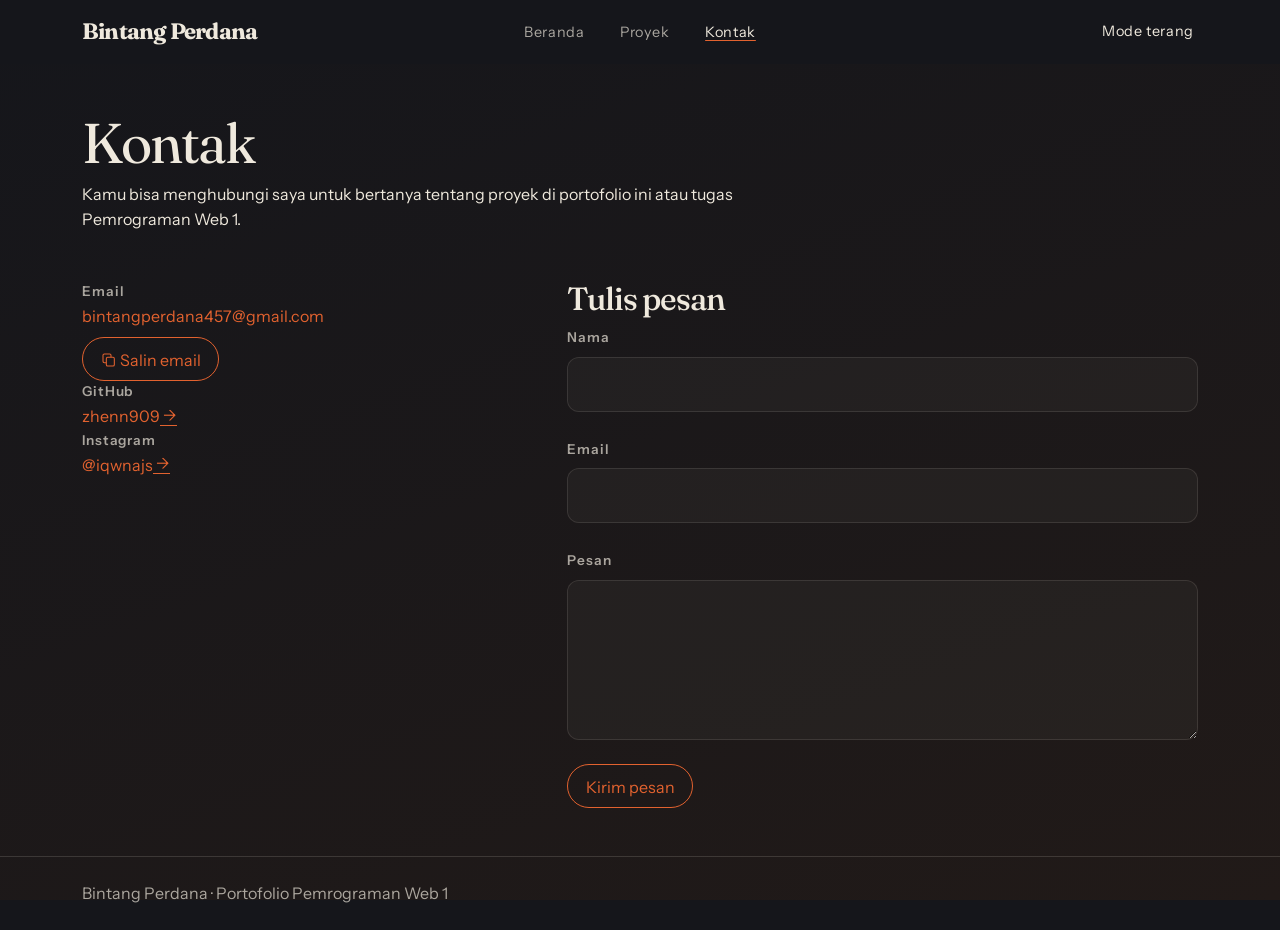
==== commit f25ddba2: "sementara" ====
--- a/kontak.html
+++ b/kontak.html
@@ -1,29 +1,67 @@
 <!doctype html>
+<!-- Halaman kontak berisi navigasi, alamat kontak, formulir latihan, dan notifikasi salin email. -->
 <html lang="id" data-bs-theme="dark">
 <head>
   <meta charset="utf-8">
   <meta name="viewport" content="width=device-width, initial-scale=1">
-  <title>Kontak | Bintang Perdana</title>
-  <meta name="description" content="Hubungi Bintang Perdana melalui email atau Instagram untuk bertanya tentang proyek dan tugas Pemrograman Web 1. Temukan juga profil GitHub Bintang.">
+
+  <title>Lima Proyek Mobile, Desain, dan Konsep | Bintang Perdana</title>
+  <meta name="description" content="Lihat lima proyek Bintang Perdana, mulai dari aplikasi stok gadget StokKu, desain pemesanan makanan app-food, hingga konsep wisata NusaEco.">
+  <meta name="theme-color" content="#15161B" media="(prefers-color-scheme: dark)">
+  <meta name="theme-color" content="#F7F2E9" media="(prefers-color-scheme: light)">
+
+  <meta property="og:title" content="Lima Proyek Mobile, Desain, dan Konsep | Bintang Perdana">
+  <meta property="og:description" content="Tiga aplikasi mobile, satu desain antarmuka, dan satu konsep fiktif. Buka detail tiap proyek untuk melihat gambar, teknologi, dan statusnya.">
+  <meta property="og:type" content="website">
 
   <script>
-    // Terapkan pilihan tema sebelum browser menampilkan halaman.
-    document.documentElement.classList.add("js");
-
-    try {
-      const tema = localStorage.getItem("tema");
-      if (tema === "light" || tema === "dark") {
-        document.documentElement.setAttribute("data-bs-theme", tema);
+    // Terapkan tema dan periksa tujuan transisi sebelum halaman tampil.
+    (() => {
+      const akar = document.documentElement;
+      akar.classList.add("js");
+
+      try {
+        const tema = localStorage.getItem("tema");
+        if (tema === "light" || tema === "dark") {
+          akar.setAttribute("data-bs-theme", tema);
+        }
+      } catch {
+        // Gunakan tema gelap dari HTML jika penyimpanan diblokir.
       }
-    } catch {
-      // Tema gelap dari HTML tetap dipakai jika penyimpanan diblokir.
-    }
+
+      try {
+        const kunci = "portofolio-tujuan-transisi";
+        const tujuan = sessionStorage.getItem(kunci);
+        sessionStorage.removeItem(kunci);
+
+        const kurangiGerakan = window.matchMedia("(prefers-reduced-motion: reduce)").matches;
+        if (tujuan === window.location.href && !kurangiGerakan) {
+          akar.classList.add("masuk-transisi");
+
+          // Buka halaman setelah 1,2 detik meskipun animasi.js gagal dimuat.
+          window.setTimeout(() => akar.classList.remove("masuk-transisi"), 1200);
+        }
+      } catch {
+        // Halaman tetap bisa dibuka jika penyimpanan sesi tidak tersedia.
+      }
+    })();
   </script>
 
   <link rel="icon" type="image/svg+xml" href="data:image/svg+xml,%3Csvg%20xmlns='http://www.w3.org/2000/svg'%20viewBox='0%200%2064%2064'%3E%3Ctext%20x='32'%20y='52'%20text-anchor='middle'%20font-family='Georgia,serif'%20font-size='58'%20font-weight='700'%20fill='%23C2491D'%3EB%3C/text%3E%3C/svg%3E">
+  <link rel="preconnect" href="https://fonts.googleapis.com">
+  <link rel="preconnect" href="https://fonts.gstatic.com" crossorigin>
   <link rel="stylesheet" href="https://fonts.googleapis.com/css2?family=Fraunces:wght@400;700&amp;family=Instrument+Sans:wght@400;600&amp;display=swap">
   <link rel="stylesheet" href="https://cdn.jsdelivr.net/npm/bootstrap@5.3.3/dist/css/bootstrap.min.css" integrity="sha384-QWTKZyjpPEjISv5WaRU9OFeRpok6YctnYmDr5pNlyT2bRjXh0JMhjY6hW+ALEwIH" crossorigin="anonymous">
-  <link rel="stylesheet" href="css/style.css">
+  <link rel="stylesheet" href="css/variabel.css">
+  <link rel="stylesheet" href="css/dasar.css">
+  <link rel="stylesheet" href="css/navbar.css">
+  <link rel="stylesheet" href="css/tombol.css">
+  <link rel="stylesheet" href="css/form.css">
+  <link rel="stylesheet" href="css/modal-carousel.css">
+  <link rel="stylesheet" href="css/kursor-progres.css">
+  <link rel="stylesheet" href="css/footer.css">
+  <link rel="stylesheet" href="css/animasi.css">
+  <link rel="stylesheet" href="css/proyek.css">
 </head>
 <body>
   <a class="visually-hidden-focusable position-absolute top-0 start-0 z-3 bg-body p-2"
@@ -31,131 +69,143 @@
     Lewati navigasi ke konten utama
   </a>
 
-  <nav class="navbar navbar-expand-md sticky-top bg-body border-bottom" aria-label="Navigasi utama">
-    <div class="container">
-      <a class="navbar-brand" href="index.html">Bintang Perdana</a>
-
-      <button class="navbar-toggler" type="button"
-              data-bs-toggle="collapse" data-bs-target="#menu-utama"
-              aria-controls="menu-utama" aria-expanded="false" aria-label="Buka atau tutup menu">
-        <span class="navbar-toggler-icon"></span>
-      </button>
-
-      <div class="collapse navbar-collapse" id="menu-utama">
-        <ul class="navbar-nav ms-md-auto me-md-3">
-          <li class="nav-item">
-            <a class="nav-link" href="index.html">Beranda</a>
-          </li>
-          <li class="nav-item">
-            <a class="nav-link" href="proyek.html">Proyek</a>
-          </li>
-          <li class="nav-item">
-            <a class="nav-link active" href="kontak.html" aria-current="page">Kontak</a>
-          </li>
-        </ul>
-
-        <button class="btn btn-outline-secondary my-2 my-md-0" type="button"
-                id="tombol-tema" aria-label="Mode gelap" aria-pressed="true">
-          Mode terang
+  <header class="sticky-top">
+    <nav class="navbar navbar-expand-md bg-body" aria-label="Navigasi utama">
+      <div class="container">
+        <a class="navbar-brand" href="index.html">Bintang Perdana</a>
+
+        <button class="navbar-toggler" type="button"
+                data-bs-toggle="collapse" data-bs-target="#menu-utama"
+                aria-controls="menu-utama" aria-expanded="false"
+                aria-label="Buka atau tutup menu">
+          <span class="navbar-toggler-icon" aria-hidden="true"></span>
         </button>
-      </div>
-    </div>
-  </nav>
-
-  <main class="container py-5" id="utama" tabindex="-1">
-    <header class="mb-4">
-      <h1>Kontak</h1>
-      <p class="lead mb-0">
-        Kalau ingin bertanya tentang proyek atau tugas Pemrograman Web 1,
-        kamu bisa menghubungi saya melalui email atau Instagram.
-      </p>
-    </header>
-
-    <section class="border-top py-5" aria-labelledby="judul-form">
-      <div class="row g-4">
-        <div class="col-12 col-md-5">
-          <h2 id="judul-form" data-reveal="garis">
-            <span class="nomor-bagian">01</span> Tulis pesan
-          </h2>
-          <p id="petunjuk-form" class="mb-0">
-            Formulir ini merupakan simulasi untuk tugas kuliah. Isi ketiga kolom
-            untuk mencobanya. Untuk mengirim pesan kepada saya, gunakan
-            <a href="#daftar-kontak">daftar kontak</a>.
-          </p>
-        </div>
-
-        <div class="col-12 col-md-7">
-          <form class="needs-validation border rounded-2 p-3 p-md-4" id="form-kontak"
-                method="post" aria-labelledby="judul-form"
-                aria-describedby="petunjuk-form" novalidate>
-            <div class="mb-3">
-              <label class="form-label" for="nama">Nama</label>
-              <input class="form-control" type="text" id="nama" name="nama"
-                     autocomplete="name" minlength="3" aria-describedby="error-nama" required>
-              <div class="invalid-feedback" id="error-nama">
-                Tulis nama dengan minimal 3 karakter.
-              </div>
-            </div>
-
-            <div class="mb-3">
-              <label class="form-label" for="email">Email</label>
-              <input class="form-control" type="email" id="email" name="email"
-                     autocomplete="email" aria-describedby="error-email" required>
-              <div class="invalid-feedback" id="error-email">
-                Tulis alamat email yang lengkap, misalnya nama@contoh.com.
-              </div>
-            </div>
-
-            <div class="mb-4">
-              <label class="form-label" for="pesan">Pesan</label>
-              <textarea class="form-control" id="pesan" name="pesan" rows="5"
-                        minlength="10" aria-describedby="error-pesan" required></textarea>
-              <div class="invalid-feedback" id="error-pesan">
-                Tulis pesan dengan minimal 10 karakter.
-              </div>
-            </div>
-
-            <!-- main.js mengaktifkan tombol setelah validasi simulasi siap. -->
-            <button class="btn btn-primary" type="submit" disabled>Kirim pesan</button>
-          </form>
-
-          <div class="alert alert-success mt-3 mb-0 d-none"
-               id="status-form" role="status">
-            Terima kasih, pesanmu sudah tercatat.
-          </div>
+
+        <div class="collapse navbar-collapse" id="menu-utama">
+          <ul class="navbar-nav mx-auto">
+            <li class="nav-item">
+              <a class="nav-link" href="index.html">Beranda</a>
+            </li>
+            <li class="nav-item">
+              <a class="nav-link" href="proyek.html">Proyek</a>
+            </li>
+            <li class="nav-item">
+              <a class="nav-link active" href="kontak.html" aria-current="page">Kontak</a>
+            </li>
+          </ul>
+
+          <button class="btn btn-outline-secondary my-2 my-md-0" type="button"
+                  id="tombol-tema" data-tema-toggle aria-pressed="true">
+            Mode terang
+          </button>
         </div>
       </div>
-    </section>
-
-    <section class="border-top py-5" id="daftar-kontak" aria-labelledby="judul-kontak">
-      <div class="row g-4">
-        <div class="col-12 col-md-5">
-          <h2 id="judul-kontak" data-reveal="geser">
-            <span class="nomor-bagian">02</span> Daftar kontak
-          </h2>
+    </nav>
+  </header>
+
+  <main class="container py-5 halaman-kontak" id="utama" tabindex="-1">
+    <div class="kepala-halaman mb-5">
+      <h1>Kontak</h1>
+      <p>Kamu bisa menghubungi saya untuk bertanya tentang proyek di portofolio ini atau tugas Pemrograman Web 1.</p>
+    </div>
+
+    <div class="row g-4 g-lg-5">
+      <section class="col-lg-5" aria-labelledby="judul-kontak">
+        <h2 class="visually-hidden" id="judul-kontak">Alamat kontak</h2>
+
+        <address class="daftar-kontak mb-0 fst-normal">
+          <div class="baris-kontak">
+            <span class="label-kontak d-block">Email</span>
+
+            <div class="d-flex flex-column align-items-start gap-2">
+              <a class="tautan-kontak" id="alamat-email"
+                 href="mailto:bintangperdana457@gmail.com">bintangperdana457@gmail.com</a>
+
+              <button class="btn btn-outline-primary" id="salin-email" type="button">
+                <svg width="16" height="16" viewBox="0 0 24 24"
+                     fill="none" stroke="currentColor" stroke-width="1.6"
+                     aria-hidden="true">
+                  <rect x="8" y="8" width="12" height="13" rx="2"></rect>
+                  <path d="M15 8V5a2 2 0 0 0-2-2H5a2 2 0 0 0-2 2v9a2 2 0 0 0 2 2h3"></path>
+                </svg>
+                <span data-label-salin>Salin email</span>
+              </button>
+            </div>
+          </div>
+
+          <div class="baris-kontak">
+            <span class="label-kontak d-block">GitHub</span>
+            <a class="tautan-kontak" href="https://github.com/zhenn909">
+              <span class="nilai-kontak">zhenn909</span>
+              <span class="panah-kontak" aria-hidden="true">→</span>
+            </a>
+          </div>
+
+          <div class="baris-kontak">
+            <span class="label-kontak d-block">Instagram</span>
+            <a class="tautan-kontak" href="https://www.instagram.com/iqwnajs/">
+              <span class="nilai-kontak">@iqwnajs</span>
+              <span class="panah-kontak" aria-hidden="true">→</span>
+            </a>
+          </div>
+        </address>
+      </section>
+
+      <section class="col-lg-7" aria-labelledby="judul-form">
+        <form class="panel-form needs-validation" id="form-kontak" novalidate>
+          <h2 id="judul-form">Tulis pesan</h2>
+
+          <div class="kolom-form mb-4">
+            <label class="form-label" for="nama">Nama</label>
+            <input class="form-control" id="nama" name="nama"
+                   type="text" autocomplete="name" minlength="3"
+                   aria-describedby="error-nama" required>
+            <div class="invalid-feedback" id="error-nama">
+              Masukkan nama minimal 3 karakter.
+            </div>
+          </div>
+
+          <div class="kolom-form mb-4">
+            <label class="form-label" for="email">Email</label>
+            <input class="form-control" id="email" name="email"
+                   type="email" autocomplete="email"
+                   aria-describedby="error-email" required>
+            <div class="invalid-feedback" id="error-email">
+              Masukkan alamat email yang valid, misalnya nama@contoh.com.
+            </div>
+          </div>
+
+          <div class="kolom-form mb-4">
+            <label class="form-label" for="pesan">Pesan</label>
+            <textarea class="form-control" id="pesan" name="pesan"
+                      rows="5" minlength="10"
+                      aria-describedby="error-pesan" required></textarea>
+            <div class="invalid-feedback" id="error-pesan">
+              Tulis pesan minimal 10 karakter.
+            </div>
+          </div>
+
+          <!-- JavaScript mengaktifkan tombol setelah validasi siap. -->
+          <button class="btn btn-outline-primary" type="submit" disabled>Kirim pesan</button>
+
+          <noscript>
+            <p class="mt-3">Untuk menghubungi saya, gunakan tautan email di halaman ini.</p>
+          </noscript>
+        </form>
+
+        <div class="alert alert-success d-none mt-3" id="status-form" role="status">
+          Terima kasih, pesanmu sudah tercatat.
         </div>
-
-        <div class="col-12 col-md-7">
-          <address class="mb-0">
-            <ul class="list-unstyled mb-0">
-              <li class="border-bottom pb-3">
-                <span class="d-block small text-body-secondary mb-1">Email</span>
-                <a class="fs-4 text-break" href="mailto:bintangperdana457@gmail.com">
-                  bintangperdana457@gmail.com
-                </a>
-              </li>
-              <li class="border-bottom py-3">
-                GitHub: <a href="https://github.com/zhenn909">zhenn909</a>
-              </li>
-              <li class="border-bottom py-3">
-                Instagram: <a href="https://www.instagram.com/iqwnajs/">@iqwnajs</a>
-              </li>
-            </ul>
-          </address>
-        </div>
-      </div>
-    </section>
+      </section>
+    </div>
   </main>
+
+  <div class="toast-container position-fixed bottom-0 end-0 p-3"
+       aria-live="polite" aria-atomic="true">
+    <div class="toast" id="toast-salin-email" role="status">
+      <div class="toast-body">Email disalin.</div>
+    </div>
+  </div>
 
   <footer class="border-top py-4">
     <div class="container">
@@ -165,6 +215,6 @@
 
   <script src="https://cdn.jsdelivr.net/npm/bootstrap@5.3.3/dist/js/bootstrap.bundle.min.js" integrity="sha384-YvpcrYf0tY3lHB60NNkmXc5s9fDVZLESaAA55NDzOxhy9GkcIdslK1eN7N6jIeHz" crossorigin="anonymous"></script>
   <script src="js/main.js"></script>
-  <script src="js/animasi.js"></script>
+  <script src="js/animasi.js" defer></script>
 </body>
 </html>
--- a/css/variabel.css
+++ b/css/variabel.css
@@ -0,0 +1,102 @@
+/* Warna, ukuran, font, dan variabel Bootstrap.
+   Dipakai di semua halaman. Dimuat setelah Bootstrap. */
+
+:root {
+  --font-judul: "Fraunces", Georgia, serif;
+  --font-isi: "Instrument Sans", Arial, sans-serif;
+
+  --ukuran-nama: clamp(2.5rem, 6vw, 5rem);
+  --ukuran-peran: clamp(1.05rem, 1.6vw, 1.35rem);
+  --ukuran-bagian: clamp(2rem, 4.5vw, 3.5rem);
+  --ukuran-skill: clamp(1.45rem, 2.7vw, 2.25rem);
+  --ukuran-tahun: clamp(1.4rem, 3vw, 2.3rem);
+
+  --tinggi-nav: 4rem;
+  --jarak-hero: clamp(1.25rem, 3vw, 3rem);
+  --jarak-bagian: clamp(3rem, 7vw, 6.5rem);
+  --jarak-timeline: clamp(1.5rem, 4vw, 2.5rem);
+  --jarak-titik: 0.5rem;
+  --diameter-titik: 0.625rem;
+  --tinggi-progres: 4px;
+
+  --durasi-hover: 180ms;
+  --durasi-galeri: 400ms;
+  --durasi-judul: 700ms;
+  --durasi-reveal: 520ms;
+  --durasi-panel: 350ms;
+  --gerak-masuk: cubic-bezier(0.2, 0.7, 0.25, 1);
+}
+
+html[data-bs-theme="dark"] {
+  color-scheme: dark;
+  --latar-awal: #15161B;
+  --latar-akhir: #211A18;
+  --warna-panel: #211F23;
+  --latar-form: rgb(255 255 255 / 4%);
+  --warna-teks: #EFE9DD;
+  --teks-rgb: 239, 233, 221;
+  --latar-rgb: 21, 22, 27;
+  --aksen: #E2622F;
+  --aksen-rgb: 226, 98, 47;
+  --teks-di-aksen: #15161B;
+  --warna-tautan: #E2622F;
+  --tautan-rgb: 226, 98, 47;
+  --latar-badge: #35312F;
+  --teks-badge: #EFE9DD;
+  --latar-sukses: #20352A;
+  --teks-sukses: #D5EBDD;
+  --garis-sukses: #577461;
+  --warna-error: #FFA596;
+  --warna-valid: #A6CFB4;
+}
+
+html[data-bs-theme="light"] {
+  color-scheme: light;
+  --latar-awal: #F7F2E9;
+  --latar-akhir: #EAD8C3;
+  --warna-panel: #F7F2E9;
+  --latar-form: rgb(255 255 255 / 30%);
+  --warna-teks: #1B1D26;
+  --teks-rgb: 27, 29, 38;
+  --latar-rgb: 247, 242, 233;
+  --aksen: #B5421A;
+  --aksen-rgb: 181, 66, 26;
+  --teks-di-aksen: #FFF;
+  --warna-tautan: #993913;
+  --tautan-rgb: 153, 57, 19;
+  --latar-badge: #E3D5C7;
+  --teks-badge: #34291F;
+  --latar-sukses: #E4EFE6;
+  --teks-sukses: #23452E;
+  --garis-sukses: #789581;
+  --warna-error: #932E20;
+  --warna-valid: #315D40;
+}
+
+html[data-bs-theme] {
+  --bs-body-font-family: var(--font-isi);
+  --bs-body-color: var(--warna-teks);
+  --bs-body-color-rgb: var(--teks-rgb);
+  --bs-emphasis-color: var(--warna-teks);
+  --bs-emphasis-color-rgb: var(--teks-rgb);
+  --bs-body-bg: var(--latar-awal);
+  --bs-body-bg-rgb: var(--latar-rgb);
+  --bs-secondary-color: rgba(var(--teks-rgb), 0.68);
+  --bs-secondary-color-rgb: var(--teks-rgb);
+  --bs-border-color: rgba(var(--teks-rgb), 0.15);
+  --bs-primary: var(--aksen);
+  --bs-primary-rgb: var(--aksen-rgb);
+  --bs-link-color: var(--warna-tautan);
+  --bs-link-color-rgb: var(--tautan-rgb);
+  --bs-link-hover-color: var(--warna-teks);
+  --bs-link-hover-color-rgb: var(--teks-rgb);
+  --bs-form-invalid-color: var(--warna-error);
+  --bs-form-invalid-border-color: var(--warna-error);
+  --bs-form-valid-color: var(--warna-valid);
+  --bs-form-valid-border-color: var(--warna-valid);
+  --bs-border-radius: 0.2rem;
+
+  background-color: var(--latar-awal);
+  scroll-padding-top: calc(var(--tinggi-nav) + 1rem);
+  overflow-x: clip;
+}
--- a/css/dasar.css
+++ b/css/dasar.css
@@ -0,0 +1,132 @@
+/* Latar, tipografi, fokus, dan aturan lintas halaman.
+   Dipakai di semua halaman. Dimuat setelah variabel.css. */
+
+body {
+  position: relative;
+  isolation: isolate;
+  min-height: 100vh;
+  min-height: 100svh;
+  background-color: transparent;
+  color: var(--bs-body-color);
+  font-family: var(--font-isi);
+  line-height: 1.6;
+  overflow-wrap: anywhere;
+}
+
+body::before,
+body::after {
+  content: "";
+  position: fixed;
+  inset: 0;
+  z-index: -1;
+  pointer-events: none;
+}
+
+body::before {
+  background: linear-gradient(160deg, #15161B, #211A18);
+  opacity: 1;
+}
+
+body::after {
+  background: linear-gradient(160deg, #F7F2E9, #EAD8C3);
+  opacity: 0;
+}
+
+html[data-bs-theme="light"] body::before {
+  opacity: 0;
+}
+
+html[data-bs-theme="light"] body::after {
+  opacity: 1;
+}
+
+@media (prefers-reduced-motion: no-preference) {
+  html.tema-berpindah,
+  html.tema-berpindah *,
+  html.tema-berpindah *::before,
+  html.tema-berpindah *::after {
+    transition:
+      background-color 450ms ease,
+      color 450ms ease,
+      border-color 450ms ease,
+      fill 450ms ease,
+      stroke 450ms ease,
+      box-shadow 450ms ease;
+  }
+
+  html.tema-berpindah body::before,
+  html.tema-berpindah body::after {
+    transition: opacity 500ms ease;
+  }
+}
+
+::view-transition-old(root),
+::view-transition-new(root) {
+  animation: none;
+  mix-blend-mode: normal;
+}
+
+h1,
+h2,
+h3,
+h4,
+.navbar-brand {
+  font-family: var(--font-judul);
+  letter-spacing: -0.035em;
+}
+
+h1,
+h2,
+h3 {
+  line-height: 1.1;
+}
+
+p {
+  max-width: 65ch;
+}
+
+a {
+  text-underline-offset: 0.22em;
+}
+
+body > a.visually-hidden-focusable:focus {
+  /* Utility z-3 dari Bootstrap memakai !important. */
+  z-index: 1040 !important;
+}
+
+body :is(a, button, input, textarea, [tabindex]):focus-visible {
+  outline: 2px solid var(--aksen);
+  outline-offset: 3px;
+}
+
+body :is(.btn, .navbar-toggler):focus-visible {
+  box-shadow: none;
+}
+
+body[data-bs-spy="scroll"] main section h2,
+.kepala-halaman h1,
+.proyek-unggulan h2 {
+  font-size: var(--ukuran-bagian);
+  font-weight: 400;
+}
+
+.nomor-bagian {
+  display: block;
+  margin-bottom: 0.6rem;
+  color: var(--warna-tautan);
+  font: 600 0.875rem / 1.3 var(--font-isi);
+  letter-spacing: 0.12em;
+  font-variant-numeric: tabular-nums;
+}
+
+.kepala-halaman .lead {
+  max-width: 56ch;
+  color: var(--bs-secondary-color);
+  font-size: var(--ukuran-peran);
+}
+
+.baris-proyek .row > *,
+.proyek-unggulan .row > *,
+.halaman-kontak .row > * {
+  min-width: 0;
+}
--- a/css/navbar.css
+++ b/css/navbar.css
@@ -0,0 +1,100 @@
+/* Navigasi, tombol tema, dan garis bawah untuk menu aktif.
+   Dipakai di semua halaman. Dimuat setelah dasar.css. */
+
+.navbar {
+  min-height: var(--tinggi-nav);
+  --bs-navbar-color: var(--bs-secondary-color);
+  --bs-navbar-active-color: var(--warna-teks);
+  --bs-navbar-hover-color: var(--warna-tautan);
+  --bs-navbar-brand-color: var(--warna-teks);
+  --bs-navbar-brand-hover-color: var(--warna-tautan);
+}
+
+body > .navbar {
+  border-bottom: 1px solid transparent;
+}
+
+body:has(#progress-scroll[style*="--progres:"]:not([style*="--progres: 0;"])) > .navbar {
+  border-bottom-color: var(--bs-border-color);
+}
+
+.navbar-brand {
+  font-size: clamp(1.15rem, 2vw, 1.4rem);
+  font-weight: 700;
+}
+
+.navbar .nav-link,
+[data-tema-toggle] {
+  font-size: 0.9rem;
+  letter-spacing: 0.045em;
+}
+
+.navbar .nav-link {
+  text-decoration: none;
+}
+
+.navbar .nav-link.active {
+  text-decoration: underline;
+  text-decoration-color: var(--aksen);
+  text-decoration-thickness: 1px;
+  text-underline-offset: 0.4em;
+}
+
+[data-tema-toggle] {
+  padding: 0.55rem 0.25rem;
+  border: 0;
+  background: transparent;
+  color: var(--warna-teks);
+  box-shadow: none;
+}
+
+[data-tema-toggle]:is(:hover, :focus-visible) {
+  color: var(--warna-tautan);
+  text-decoration: underline;
+}
+
+.navbar-toggler {
+  min-height: 2.75rem;
+}
+
+@media (max-width: 767.98px) {
+  .navbar-collapse {
+    background-color: var(--latar-awal);
+  }
+
+  .navbar-nav {
+    padding-block: 0.75rem 0.25rem;
+  }
+
+  .navbar .nav-link {
+    padding-block: 0.7rem;
+  }
+
+  [data-tema-toggle] {
+    padding-inline: 0;
+  }
+}
+
+@media (min-width: 768px) {
+  .navbar > .container {
+    position: relative;
+  }
+
+  .navbar .navbar-nav {
+    position: absolute;
+    left: 50%;
+    transform: translateX(-50%);
+    gap: clamp(0.5rem, 1.5vw, 1.75rem);
+  }
+
+  .navbar-collapse {
+    justify-content: flex-end;
+  }
+}
+
+/* Garis bawah tetap terlihat pada kedua label saat teks menu aktif berguling. */
+.navbar .nav-link.active .guling > span {
+  text-decoration: underline;
+  text-decoration-color: var(--aksen);
+  text-underline-offset: 0.2em;
+}
--- a/css/tombol.css
+++ b/css/tombol.css
@@ -0,0 +1,110 @@
+/* Tampilan tombol Bootstrap, tombol kontak, sapuan warna, dan label berguling.
+   Dipakai di semua halaman. Dimuat setelah navbar.css. */
+
+.btn-primary,
+.btn-outline-primary {
+  --bs-btn-hover-color: var(--teks-di-aksen);
+  --bs-btn-hover-bg: var(--aksen);
+  --bs-btn-hover-border-color: var(--aksen);
+  --bs-btn-active-color: var(--teks-di-aksen);
+  --bs-btn-active-bg: var(--aksen);
+  --bs-btn-active-border-color: var(--aksen);
+  --bs-btn-focus-shadow-rgb: var(--aksen-rgb);
+}
+
+.btn-primary {
+  --bs-btn-color: var(--teks-di-aksen);
+  --bs-btn-bg: var(--aksen);
+  --bs-btn-border-color: var(--aksen);
+  --bs-btn-disabled-color: var(--teks-di-aksen);
+  --bs-btn-disabled-bg: var(--aksen);
+  --bs-btn-disabled-border-color: var(--aksen);
+}
+
+.btn-outline-primary {
+  --bs-btn-color: var(--warna-tautan);
+  --bs-btn-border-color: var(--aksen);
+}
+
+.btn-outline-secondary {
+  --bs-btn-color: var(--warna-teks);
+  --bs-btn-border-color: var(--bs-secondary-color);
+  --bs-btn-hover-bg: var(--warna-teks);
+  --bs-btn-hover-border-color: var(--warna-teks);
+  --bs-btn-hover-color: var(--latar-awal);
+  --bs-btn-active-bg: var(--warna-teks);
+  --bs-btn-active-color: var(--latar-awal);
+}
+
+#salin-email,
+#form-kontak button[type="submit"] {
+  min-height: 44px;
+  padding: 0.5rem 1.1rem;
+  border: 1px solid var(--aksen);
+  border-radius: 999px;
+}
+
+/* Kedua label berbagi satu tempat agar ukuran tombol tetap stabil. */
+.guling {
+  display: inline-grid;
+  vertical-align: middle;
+  overflow: hidden;
+}
+
+.guling__asli,
+.guling__salinan {
+  grid-area: 1 / 1;
+}
+
+.guling__salinan {
+  translate: 0 100%;
+}
+
+@media (hover: hover) and (pointer: fine) and (prefers-reduced-motion: no-preference) {
+  .guling__asli,
+  .guling__salinan {
+    transition: translate 400ms var(--gerak-masuk);
+  }
+
+  /* Label bisa berada langsung di tombol atau di dalam span bersama ikon. */
+  :is(a, button):is(:hover, :focus-visible) > .guling > .guling__asli,
+  :is(a, button):is(:hover, :focus-visible) > span > .guling > .guling__asli {
+    translate: 0 -100%;
+  }
+
+  :is(a, button):is(:hover, :focus-visible) > .guling > .guling__salinan,
+  :is(a, button):is(:hover, :focus-visible) > span > .guling > .guling__salinan {
+    translate: 0 0;
+  }
+
+  /* Lapisan warna bergerak di belakang isi tombol, dari tepi kiri. */
+  .sapuan {
+    isolation: isolate;
+    position: relative;
+    overflow: hidden;
+  }
+
+  .sapuan::before {
+    content: "";
+    position: absolute;
+    inset: 0;
+    z-index: -1;
+    background: var(--aksen);
+    scale: 0 1;
+    transform-origin: left;
+    transition: scale 260ms ease;
+  }
+
+  .btn.sapuan:is(:hover, :focus-visible) {
+    background-color: transparent;
+    color: var(--teks-di-aksen);
+  }
+
+  .sapuan:is(:hover, :focus-visible)::before {
+    scale: 1;
+  }
+
+  .sapuan:active {
+    scale: 0.97;
+  }
+}
--- a/css/form.css
+++ b/css/form.css
@@ -0,0 +1,42 @@
+/* Label, kolom, fokus, dan pesan validasi untuk formulir Kontak.
+   Dimuat di semua halaman setelah tombol.css. */
+
+.label-kontak,
+#form-kontak .form-label {
+  color: var(--bs-secondary-color);
+  font-size: 0.85rem;
+  font-weight: 600;
+  letter-spacing: 0.065em;
+}
+
+#form-kontak .kolom-form:focus-within .form-label {
+  color: var(--warna-tautan);
+}
+
+#form-kontak .form-control {
+  min-width: 0;
+  padding: 0.9rem 1rem;
+  border: 1px solid var(--bs-border-color);
+  border-radius: 12px;
+  background-color: rgba(var(--teks-rgb), 0.035);
+  color: var(--warna-teks);
+}
+
+#form-kontak textarea {
+  min-height: 160px;
+  resize: vertical;
+}
+
+#form-kontak .form-control.is-invalid,
+#form-kontak.was-validated .form-control:invalid {
+  border-color: var(--warna-error);
+}
+
+#form-kontak .form-control:focus {
+  border-color: var(--aksen);
+  box-shadow: 0 0 0 4px rgba(var(--aksen-rgb), 0.18);
+}
+
+#form-kontak .invalid-feedback {
+  color: var(--warna-error);
+}
--- a/css/modal-carousel.css
+++ b/css/modal-carousel.css
@@ -0,0 +1,107 @@
+/* Mengatur badge, modal, dan carousel di Proyek serta alert dan toast di Kontak.
+   Dimuat di semua halaman setelah form.css. */
+
+.badge.text-bg-secondary {
+  color: var(--teks-badge) !important;
+  background-color: var(--latar-badge) !important;
+}
+
+.alert-success {
+  --bs-alert-color: var(--teks-sukses);
+  --bs-alert-bg: var(--latar-sukses);
+  --bs-alert-border-color: var(--garis-sukses);
+}
+
+#modal-proyek {
+  --bs-modal-bg: var(--warna-panel);
+  --bs-modal-color: var(--warna-teks);
+  --bs-modal-border-color: var(--bs-border-color);
+  --bs-modal-header-border-color: var(--bs-border-color);
+  --bs-modal-footer-border-color: var(--bs-border-color);
+  --bs-modal-border-radius: 0.25rem;
+}
+
+#modal-proyek .modal-title {
+  font-family: var(--font-judul);
+  font-weight: 400;
+}
+
+#modal-proyek .tutup-modal,
+#modal-proyek .modal-footer .btn-secondary {
+  --bs-btn-color: var(--teks-badge);
+  --bs-btn-bg: var(--latar-badge);
+  --bs-btn-border-color: var(--bs-secondary-color);
+  --bs-btn-hover-color: var(--latar-awal);
+  --bs-btn-hover-bg: var(--warna-teks);
+  --bs-btn-hover-border-color: var(--warna-teks);
+  --bs-btn-active-color: var(--teks-di-aksen);
+  --bs-btn-active-bg: var(--aksen);
+  --bs-btn-active-border-color: var(--aksen);
+}
+
+#modal-proyek .tutup-modal {
+  flex-shrink: 0;
+  width: 2.75rem;
+  height: 2.75rem;
+  padding: 0;
+  margin-inline-start: 1rem;
+  font-size: 1.65rem;
+  line-height: 1;
+}
+
+#modal-proyek :is(.tutup-modal, .btn-secondary):focus-visible {
+  background-color: var(--warna-teks);
+  color: var(--latar-awal);
+  outline: 2px solid var(--aksen);
+}
+
+#modal-gambar img {
+  width: auto;
+  height: auto;
+  max-width: 100%;
+  max-height: 60vh;
+  max-height: 60svh;
+  object-fit: contain;
+}
+
+#carousel-proyek .carousel-indicators {
+  position: static;
+  gap: 0.2rem;
+  margin: 0 0 0.5rem;
+}
+
+#carousel-proyek .carousel-indicators [data-bs-target] {
+  background-color: var(--warna-teks);
+}
+
+#carousel-proyek .carousel-indicators .active {
+  background-color: var(--aksen);
+}
+
+#carousel-proyek :is(.carousel-control-prev, .carousel-control-next) {
+  top: 2rem;
+  width: clamp(2.75rem, 12%, 5rem);
+  opacity: 1;
+}
+
+#carousel-proyek :is(.carousel-control-prev-icon, .carousel-control-next-icon) {
+  width: 2.5rem;
+  height: 2.5rem;
+  border: 1px solid rgb(255 255 255 / 65%);
+  border-radius: 50%;
+  background-color: rgb(16 16 18 / 84%);
+  background-size: 55% 55%;
+  filter: none;
+}
+
+#carousel-proyek button:focus-visible {
+  outline-offset: -2px;
+}
+
+#toast-salin-email {
+  --bs-toast-bg: var(--warna-panel);
+  --bs-toast-color: var(--warna-teks);
+  --bs-toast-border-color: var(--bs-border-color);
+  max-width: calc(100vw - 2rem);
+  box-shadow: none;
+}
--- a/css/kursor-progres.css
+++ b/css/kursor-progres.css
@@ -0,0 +1,107 @@
+/* Mengatur kursor, garis progres scroll, tombol kembali ke atas, dan panel transisi halaman.
+   Dipakai di semua halaman. Dimuat setelah modal-carousel.css. */
+
+#progress-scroll {
+  position: fixed;
+  z-index: 1031;
+  inset: 0 0 auto;
+  height: var(--tinggi-progres);
+  background-color: var(--aksen);
+  transform: scaleX(var(--progres, 0));
+  transform-origin: left;
+  pointer-events: none;
+}
+
+#kembali-ke-atas {
+  position: fixed;
+  z-index: 1010;
+  right: max(1rem, env(safe-area-inset-right));
+  bottom: max(1rem, env(safe-area-inset-bottom));
+}
+
+#kembali-ke-atas:is(:hover, :focus-visible, :active) {
+  color: var(--warna-tautan);
+  border-color: var(--aksen);
+}
+
+.panel-halaman,
+.kursor-kecil {
+  display: none;
+}
+
+@media (prefers-reduced-motion: no-preference) {
+  html.js.masuk-transisi::after {
+    content: "";
+    position: fixed;
+    inset: 0;
+    z-index: 1090;
+    background-color: var(--latar-awal);
+    pointer-events: none;
+  }
+
+  html.js .panel-halaman {
+    position: fixed;
+    inset: 0;
+    z-index: 1090;
+    display: block;
+    visibility: hidden;
+    background-color: var(--latar-awal);
+    pointer-events: none;
+  }
+
+  html.js .panel-halaman.panel-menutup {
+    visibility: visible;
+    border-right: 3px solid var(--aksen);
+    animation: tutup-halaman var(--durasi-panel) ease-in-out both;
+    pointer-events: auto;
+  }
+
+  html.js .panel-halaman.panel-membuka {
+    visibility: visible;
+    border-left: 3px solid var(--aksen);
+    animation: buka-halaman var(--durasi-panel) ease-out both;
+  }
+}
+
+@media (hover: hover) and (pointer: fine) and (prefers-reduced-motion: no-preference) {
+  html.js .kursor-kecil {
+    position: fixed;
+    top: 0;
+    left: 0;
+    z-index: 1100;
+    display: block;
+    width: 0;
+    height: 0;
+    opacity: 0;
+    pointer-events: none;
+    transition: opacity var(--durasi-hover);
+  }
+
+  html.js .kursor-kecil.terlihat {
+    opacity: 1;
+  }
+
+  html.js .kursor-kecil::before {
+    content: "";
+    position: absolute;
+    width: 12px;
+    height: 12px;
+    translate: -50% -50%;
+    scale: 1;
+    border-radius: 50%;
+    background-color: var(--aksen);
+    opacity: 0.8;
+    transition: scale var(--durasi-hover) ease-out;
+  }
+
+  html.js .kursor-kecil.di-atas-kontrol::before {
+    scale: 2.5;
+  }
+}
+
+@media (prefers-reduced-motion: reduce) {
+  .panel-halaman,
+  .kursor-kecil {
+    display: none;
+  }
+}
--- a/css/footer.css
+++ b/css/footer.css
@@ -0,0 +1,6 @@
+/* Warna teks footer.
+   Dipakai di semua halaman. Dimuat setelah kursor-progres.css. */
+
+body > footer {
+  color: var(--bs-secondary-color);
+}
--- a/css/animasi.css
+++ b/css/animasi.css
@@ -0,0 +1,272 @@
+/* Gerakan, masker, dan aturan pengurangan gerakan.
+   Dipakai di semua halaman. Dimuat setelah footer.css. */
+
+html.js .masker-judul,
+html.js .masker-bagian {
+  display: block;
+  overflow: hidden;
+  padding-block: 0.08em 0.15em;
+  margin-block: -0.08em -0.15em;
+}
+
+html.js .baris-judul,
+html.js .isi-masker-bagian {
+  display: block;
+}
+
+html.js .hero h1.judul-berbaris::after {
+  content: none;
+}
+
+html.js .masker-judul:last-child .baris-judul::after {
+  content: ".";
+  content: "." / "";
+  color: var(--aksen);
+}
+
+html.arah-bawah {
+  --arah-halaman: 1;
+}
+
+html.arah-atas {
+  --arah-halaman: -1;
+}
+
+@keyframes garis-hero {
+  from { scale: 1 0; }
+  to { scale: 1 1; }
+}
+
+@keyframes kata-hero {
+  from { translate: 0 115%; }
+  to { translate: 0 0; }
+}
+
+@keyframes isi-hero {
+  from {
+    opacity: 0;
+    translate: 0 0.55rem;
+  }
+  to {
+    opacity: 1;
+    translate: 0 0;
+  }
+}
+
+@keyframes foto-masuk {
+  from {
+    opacity: 0;
+    scale: 1.04;
+  }
+  to {
+    opacity: 1;
+    scale: 1;
+  }
+}
+
+@keyframes kedip-ketik {
+  0%, 45% { opacity: 1; }
+  55%, 100% { opacity: 0; }
+}
+
+@keyframes masuk-paragraf {
+  from {
+    opacity: 0;
+    translate: 0 calc(var(--arah-masuk, var(--arah-halaman, 1)) * 0.8rem);
+  }
+  to {
+    opacity: 1;
+    translate: 0 0;
+  }
+}
+
+@keyframes masuk-baris {
+  from {
+    opacity: 0;
+    translate: -0.65rem calc(var(--arah-masuk, var(--arah-halaman, 1)) * 0.25rem);
+  }
+  to {
+    opacity: 1;
+    translate: 0 0;
+  }
+}
+
+@keyframes masuk-gambar {
+  from {
+    opacity: 0.25;
+    scale: 0.96;
+  }
+  to {
+    opacity: 1;
+    scale: 1;
+  }
+}
+
+@keyframes masuk-judul-bagian {
+  from {
+    translate: 0 calc(var(--arah-masuk, var(--arah-halaman, 1)) * 110%);
+  }
+  to {
+    translate: 0 0;
+  }
+}
+
+@keyframes gambar-garis {
+  from { scale: 0 1; }
+  to { scale: 1 1; }
+}
+
+@keyframes masuk-filter {
+  from {
+    opacity: 0;
+    translate: 0 0.75rem;
+  }
+  to {
+    opacity: 1;
+    translate: 0 0;
+  }
+}
+
+@keyframes tutup-halaman {
+  from { translate: -100% 0; }
+  to { translate: 0 0; }
+}
+
+@keyframes buka-halaman {
+  from { translate: 0 0; }
+  to { translate: 100% 0; }
+}
+
+@media (prefers-reduced-motion: no-preference) {
+  html.js.reveal-aktif {
+    --waktu-masuk: var(--durasi-reveal) var(--gerak-masuk);
+  }
+
+  html.js.reveal-aktif a[data-reveal] {
+    display: inline-block;
+    max-width: 100%;
+  }
+
+  html.js.reveal-aktif [data-reveal="naik"].is-visible:not(:focus-within):not(.filter-masuk) {
+    animation: masuk-paragraf var(--waktu-masuk) var(--delay, 0ms) backwards;
+  }
+
+  html.js.reveal-aktif [data-reveal="geser"].is-visible:not(:focus-within):not(.filter-masuk) {
+    animation: masuk-baris var(--waktu-masuk) var(--delay, 0ms) backwards;
+  }
+
+  html.js.reveal-aktif img[data-reveal="skala"].is-visible,
+  html.js.reveal-aktif figure[data-reveal="skala"].is-visible:not(:focus-within) > img {
+    animation: masuk-gambar var(--waktu-masuk) var(--delay, 0ms) backwards;
+  }
+
+  html.js.reveal-aktif .is-visible > .masker-bagian > .isi-masker-bagian {
+    animation: masuk-judul-bagian var(--waktu-masuk) var(--delay, 0ms) backwards;
+  }
+
+  html.js.reveal-aktif :is(h1, h2, h3)[data-reveal="garis"]::after {
+    content: "";
+    display: block;
+    width: min(100%, 6rem);
+    height: 1px;
+    margin-top: 1rem;
+    background-color: var(--aksen);
+    transform-origin: left;
+  }
+
+  html.js.reveal-aktif .is-visible[data-reveal="garis"]::after,
+  html.js.reveal-aktif hr.is-visible[data-reveal="garis"] {
+    transform-origin: left;
+    animation: gambar-garis var(--waktu-masuk) var(--delay, 0ms) backwards;
+  }
+
+  /* Setelah filter berubah, aturan ini juga menjangkau artikel di dalam indeks proyek. */
+  html.js #daftar-proyek article.filter-masuk {
+    animation: masuk-filter 420ms var(--gerak-masuk) var(--jeda-filter, 0ms) backwards;
+  }
+
+  html.js.reveal-aktif [data-reveal]:focus-within {
+    opacity: 1;
+  }
+
+  html.js .timeline-siap::before {
+    content: "";
+    position: absolute;
+    top: var(--awal-garis, 0);
+    left: var(--jarak-titik);
+    width: 1px;
+    height: var(--panjang-garis, 0px);
+    background-color: var(--aksen);
+    scale: 1 var(--progres, 0);
+    transform-origin: top;
+    pointer-events: none;
+  }
+
+  html.js .timeline-siap > li::before {
+    border: 1px solid var(--aksen);
+    background-color: var(--latar-awal);
+  }
+
+  html.js .timeline-siap > li::after {
+    content: "";
+    position: absolute;
+    top: 0.55em;
+    left: -1px;
+    width: var(--diameter-titik);
+    height: var(--diameter-titik);
+    translate: -50% 0;
+    scale: 0;
+    border-radius: 50%;
+    background-color: var(--aksen);
+    transition: scale 240ms var(--gerak-masuk);
+  }
+
+  html.js .timeline-siap > li.is-aktif::after {
+    scale: 1;
+  }
+
+  html.js .timeline-siap > li > strong,
+  html.js .timeline-siap > li > span {
+    transition:
+      opacity var(--durasi-reveal) var(--gerak-masuk),
+      translate var(--durasi-reveal) var(--gerak-masuk);
+  }
+
+  html.js .timeline-siap > li:not(.is-aktif) > strong {
+    opacity: 0;
+    translate: -0.5rem 0;
+  }
+
+  html.js .timeline-siap > li:not(.is-aktif) > span {
+    opacity: 0;
+    translate: 0 0.4rem;
+  }
+
+  html.js .timeline-siap > li.is-aktif > span {
+    transition-delay: 80ms;
+  }
+}
+
+@media (hover: hover) and (prefers-reduced-motion: no-preference) {
+  .teks-proyek,
+  .panah-detail,
+  .thumbnail-proyek,
+  .tautan-kontak::after,
+  .nilai-kontak,
+  .panah-kontak {
+    transition: transform var(--durasi-hover) var(--gerak-masuk);
+  }
+}
+
+@media (prefers-reduced-motion: reduce) {
+  html {
+    scroll-behavior: auto;
+  }
+
+  *,
+  *::before,
+  *::after {
+    animation: none !important;
+    transition: none !important;
+  }
+}
--- a/css/proyek.css
+++ b/css/proyek.css
@@ -0,0 +1,252 @@
+/* Filter kategori, galeri unggulan StokKu, indeks proyek, dan pratinjau gambar.
+   Dipakai di halaman Proyek. Dimuat setelah animasi.css. */
+
+/* Filter kategori */
+.filter-proyek .btn {
+  min-height: 2.75rem;
+  padding: 0.5rem 0.25rem;
+  border: 0;
+  border-bottom: 3px solid transparent;
+  border-radius: 0;
+  background: transparent;
+  color: var(--bs-secondary-color);
+}
+
+.filter-proyek small {
+  font-size: 0.78em;
+  font-variant-numeric: tabular-nums;
+}
+
+.filter-proyek .btn:is(:hover, :focus-visible) {
+  color: var(--warna-tautan);
+}
+
+.filter-proyek .btn.active,
+.filter-proyek .btn:active {
+  border-bottom-color: var(--aksen);
+  background: transparent;
+  color: var(--warna-teks);
+}
+
+/* Galeri unggulan StokKu */
+.galeri-unggulan {
+  min-width: 0;
+  padding: 0.75rem 0.25rem;
+}
+
+.galeri-unggulan figure {
+  flex: 1 1 0;
+  min-width: 0;
+  max-width: 15rem;
+  text-align: center;
+}
+
+.galeri-unggulan img {
+  display: block;
+  width: auto;
+  height: auto;
+  max-width: 100%;
+  max-height: 24rem;
+  margin-inline: auto;
+}
+
+.galeri-unggulan figcaption {
+  line-height: 1.4;
+}
+
+@media (max-width: 767.98px) {
+  .galeri-unggulan {
+    padding-inline: 0;
+  }
+}
+
+@media (min-width: 768px) {
+  .galeri-unggulan:focus-within figure:focus-within {
+    z-index: 1;
+    transform: scale(1.08);
+  }
+
+  .galeri-unggulan:focus-within figure:not(:focus-within) {
+    opacity: 0.6;
+    transform: scale(0.96);
+  }
+}
+
+@media (min-width: 768px) and (prefers-reduced-motion: no-preference) {
+  .galeri-unggulan figure {
+    transition:
+      transform var(--durasi-galeri) var(--gerak-masuk),
+      opacity var(--durasi-galeri) var(--gerak-masuk);
+  }
+}
+
+@media (min-width: 768px) and (hover: hover) {
+  .galeri-unggulan:not(:focus-within) figure:hover {
+    z-index: 1;
+    transform: scale(1.08);
+  }
+
+  .galeri-unggulan:not(:focus-within):has(figure:hover) figure:not(:hover) {
+    opacity: 0.6;
+    transform: scale(0.96);
+  }
+}
+
+@media (prefers-reduced-motion: reduce) {
+  .galeri-unggulan figure {
+    transform: none !important;
+  }
+}
+
+/* Satu tombol membuka modal dari seluruh permukaan baris. */
+#indeks-proyek {
+  padding-top: 2rem;
+}
+
+.baris-proyek {
+  position: relative;
+  isolation: isolate;
+}
+
+.baris-proyek .nomor-bagian {
+  margin-bottom: 0.35rem;
+  color: var(--aksen);
+}
+
+.baris-proyek h2 {
+  font: 400 clamp(1.8rem, 4.2vw, 3.4rem) / 1.1 var(--font-judul);
+}
+
+.nama-proyek {
+  border: 0;
+  padding: 0;
+  background: transparent;
+  color: inherit;
+  text-align: start;
+  font: inherit;
+}
+
+.nama-proyek:focus-visible::after {
+  outline: 2px solid var(--aksen);
+}
+
+.gambar-indeks {
+  display: block;
+  width: 100%;
+  height: auto;
+  aspect-ratio: 16 / 10;
+  object-fit: cover;
+  border-radius: 12px;
+  margin-top: 1rem;
+}
+
+.lingkar-panah {
+  display: inline-grid;
+  place-items: center;
+  width: 2.75rem;
+  height: 2.75rem;
+  border: 1px solid var(--aksen);
+  border-radius: 50%;
+  color: var(--warna-tautan);
+}
+
+.lingkar-panah span {
+  rotate: -45deg;
+}
+
+/* Di HP, gambar tampil di bawah judul dan bisa disentuh untuk membuka modal. */
+.pratinjau-proyek {
+  display: none;
+}
+
+@media (min-width: 992px) and (hover: hover) and (pointer: fine) {
+  .gambar-indeks {
+    display: none;
+  }
+}
+
+/* JavaScript memilih baris aktif saat mouse bergerak atau tombol menerima fokus. */
+@media (min-width: 992px) and (hover: hover) and (pointer: fine) and (prefers-reduced-motion: no-preference) {
+  .baris-proyek::before {
+    content: "";
+    position: absolute;
+    inset: 0;
+    z-index: -1;
+    background: rgba(var(--aksen-rgb), 0.09);
+    scale: 0 1;
+    transform-origin: left;
+    transition: scale 320ms ease;
+  }
+
+  .baris-proyek,
+  .lingkar-panah,
+  .lingkar-panah span,
+  .nama-proyek .judul-indeks {
+    transition:
+      opacity 240ms ease,
+      background-color 240ms ease,
+      rotate 240ms ease,
+      translate 240ms ease;
+  }
+
+  .judul-indeks {
+    display: inline-block;
+  }
+
+  .ada-aktif .baris-proyek:not(.is-aktif) {
+    opacity: 0.45;
+  }
+
+  .baris-proyek.is-aktif::before {
+    scale: 1;
+  }
+
+  .baris-proyek.is-aktif .judul-indeks {
+    translate: 6px 0;
+  }
+
+  .baris-proyek.is-aktif .lingkar-panah {
+    background: var(--aksen);
+    color: var(--teks-di-aksen);
+  }
+
+  .baris-proyek.is-aktif .lingkar-panah span {
+    rotate: 0deg;
+  }
+
+  /* Satu gambar mengambang dipakai bergantian oleh keempat baris. */
+  .pratinjau-proyek {
+    display: block;
+    position: fixed;
+    inset: 0 auto auto 0;
+    width: min(260px, 30vw);
+    height: min(340px, 70vh);
+    z-index: 1020;
+    pointer-events: none;
+    overflow: hidden;
+    border-radius: 8px;
+    margin: 0;
+    clip-path: inset(100% 0 0);
+    transition: clip-path 450ms ease;
+  }
+
+  .pratinjau-proyek.terlihat {
+    clip-path: inset(0);
+    animation: buka-pratinjau 450ms ease;
+  }
+
+  .pratinjau-proyek img {
+    width: 100%;
+    height: 100%;
+    object-fit: cover;
+  }
+}
+
+@keyframes buka-pratinjau {
+  from {
+    clip-path: inset(100% 0 0);
+  }
+  to {
+    clip-path: inset(0);
+  }
+}
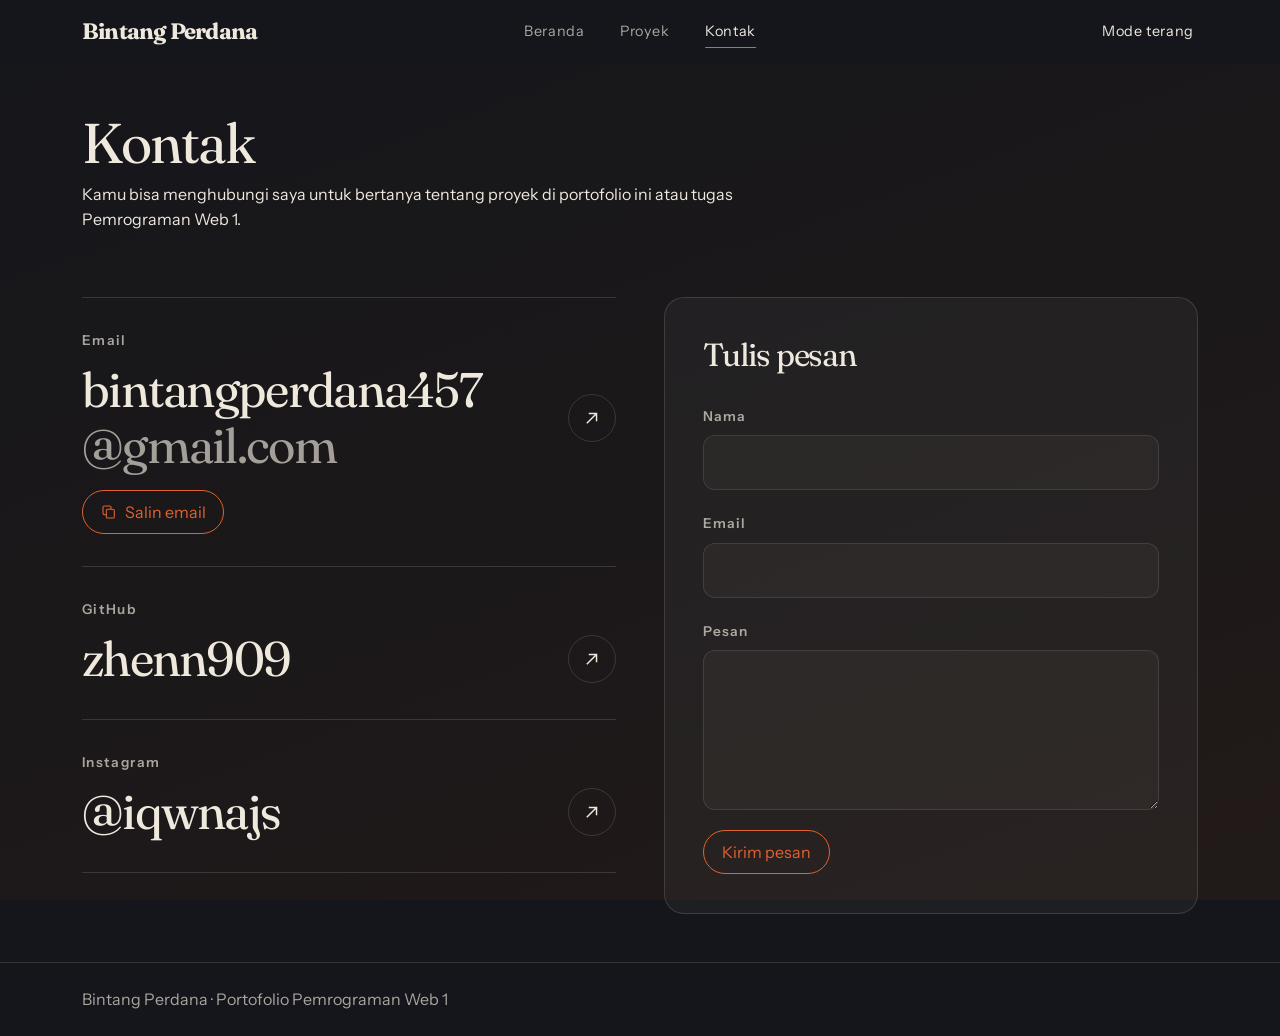
==== commit e5c09934: "final?" ====
--- a/kontak.html
+++ b/kontak.html
@@ -1,17 +1,17 @@
 <!doctype html>
-<!-- Halaman kontak berisi navigasi, alamat kontak, formulir latihan, dan notifikasi salin email. -->
+<!-- kontak. -->
 <html lang="id" data-bs-theme="dark">
 <head>
   <meta charset="utf-8">
   <meta name="viewport" content="width=device-width, initial-scale=1">
 
-  <title>Lima Proyek Mobile, Desain, dan Konsep | Bintang Perdana</title>
-  <meta name="description" content="Lihat lima proyek Bintang Perdana, mulai dari aplikasi stok gadget StokKu, desain pemesanan makanan app-food, hingga konsep wisata NusaEco.">
+  <title>Kontak Bintang Perdana | Email, GitHub, dan Instagram</title>
+  <meta name="description" content="Hubungi Bintang Perdana, mahasiswa Sistem Informasi Universitas Pamulang, untuk membahas proyek portofolio atau tugas Pemrograman Web 1.">
   <meta name="theme-color" content="#15161B" media="(prefers-color-scheme: dark)">
   <meta name="theme-color" content="#F7F2E9" media="(prefers-color-scheme: light)">
 
-  <meta property="og:title" content="Lima Proyek Mobile, Desain, dan Konsep | Bintang Perdana">
-  <meta property="og:description" content="Tiga aplikasi mobile, satu desain antarmuka, dan satu konsep fiktif. Buka detail tiap proyek untuk melihat gambar, teknologi, dan statusnya.">
+  <meta property="og:title" content="Kontak Bintang Perdana | Email, GitHub, dan Instagram">
+  <meta property="og:description" content="Alamat email, profil GitHub, dan Instagram Bintang Perdana untuk percakapan seputar proyek dan tugas kuliah.">
   <meta property="og:type" content="website">
 
   <script>
@@ -52,6 +52,7 @@
   <link rel="preconnect" href="https://fonts.gstatic.com" crossorigin>
   <link rel="stylesheet" href="https://fonts.googleapis.com/css2?family=Fraunces:wght@400;700&amp;family=Instrument+Sans:wght@400;600&amp;display=swap">
   <link rel="stylesheet" href="https://cdn.jsdelivr.net/npm/bootstrap@5.3.3/dist/css/bootstrap.min.css" integrity="sha384-QWTKZyjpPEjISv5WaRU9OFeRpok6YctnYmDr5pNlyT2bRjXh0JMhjY6hW+ALEwIH" crossorigin="anonymous">
+
   <link rel="stylesheet" href="css/variabel.css">
   <link rel="stylesheet" href="css/dasar.css">
   <link rel="stylesheet" href="css/navbar.css">
@@ -61,7 +62,7 @@
   <link rel="stylesheet" href="css/kursor-progres.css">
   <link rel="stylesheet" href="css/footer.css">
   <link rel="stylesheet" href="css/animasi.css">
-  <link rel="stylesheet" href="css/proyek.css">
+  <link rel="stylesheet" href="css/kontak.css">
 </head>
 <body>
   <a class="visually-hidden-focusable position-absolute top-0 start-0 z-3 bg-body p-2"
@@ -104,90 +105,102 @@
   </header>
 
   <main class="container py-5 halaman-kontak" id="utama" tabindex="-1">
-    <div class="kepala-halaman mb-5">
+    <div class="kepala-halaman">
       <h1>Kontak</h1>
       <p>Kamu bisa menghubungi saya untuk bertanya tentang proyek di portofolio ini atau tugas Pemrograman Web 1.</p>
     </div>
 
     <div class="row g-4 g-lg-5">
-      <section class="col-lg-5" aria-labelledby="judul-kontak">
+      <section class="col-lg-6" aria-labelledby="judul-kontak">
         <h2 class="visually-hidden" id="judul-kontak">Alamat kontak</h2>
 
         <address class="daftar-kontak mb-0 fst-normal">
           <div class="baris-kontak">
-            <span class="label-kontak d-block">Email</span>
-
-            <div class="d-flex flex-column align-items-start gap-2">
-              <a class="tautan-kontak" id="alamat-email"
-                 href="mailto:bintangperdana457@gmail.com">bintangperdana457@gmail.com</a>
-
-              <button class="btn btn-outline-primary" id="salin-email" type="button">
-                <svg width="16" height="16" viewBox="0 0 24 24"
-                     fill="none" stroke="currentColor" stroke-width="1.6"
-                     aria-hidden="true">
-                  <rect x="8" y="8" width="12" height="13" rx="2"></rect>
-                  <path d="M15 8V5a2 2 0 0 0-2-2H5a2 2 0 0 0-2 2v9a2 2 0 0 0 2 2h3"></path>
+            <span class="label-kontak">Email</span>
+            <a class="tautan-kontak" id="alamat-email"
+               href="mailto:bintangperdana457@gmail.com"
+               aria-label="Kirim email ke bintangperdana457@gmail.com">
+              <span class="nilai-kontak">
+                <span class="baris-nilai">bintangperdana457</span>
+                <span class="baris-nilai domain-email">@gmail.com</span>
+              </span>
+              <span class="panah-kontak" aria-hidden="true">
+                <svg width="22" height="22" viewBox="0 0 24 24"
+                     fill="none" stroke="currentColor" stroke-width="1.6">
+                  <path d="M4 12h15m-6-6 6 6-6 6"></path>
                 </svg>
-                <span data-label-salin>Salin email</span>
-              </button>
-            </div>
+              </span>
+            </a>
+
+            <button class="btn btn-outline-primary" id="salin-email" type="button">
+              <svg width="16" height="16" viewBox="0 0 24 24"
+                   fill="none" stroke="currentColor" stroke-width="1.6" aria-hidden="true">
+                <rect x="8" y="8" width="12" height="13" rx="2"></rect>
+                <path d="M15 8V5a2 2 0 0 0-2-2H5a2 2 0 0 0-2 2v9a2 2 0 0 0 2 2h3"></path>
+              </svg>
+              <span data-label-salin>Salin email</span>
+            </button>
           </div>
 
           <div class="baris-kontak">
-            <span class="label-kontak d-block">GitHub</span>
+            <span class="label-kontak">GitHub</span>
             <a class="tautan-kontak" href="https://github.com/zhenn909">
-              <span class="nilai-kontak">zhenn909</span>
-              <span class="panah-kontak" aria-hidden="true">→</span>
+              <span class="nilai-kontak">
+                <span class="baris-nilai">zhenn909</span>
+              </span>
+              <span class="panah-kontak" aria-hidden="true">
+                <svg width="22" height="22" viewBox="0 0 24 24"
+                     fill="none" stroke="currentColor" stroke-width="1.6">
+                  <path d="M4 12h15m-6-6 6 6-6 6"></path>
+                </svg>
+              </span>
             </a>
           </div>
 
           <div class="baris-kontak">
-            <span class="label-kontak d-block">Instagram</span>
+            <span class="label-kontak">Instagram</span>
             <a class="tautan-kontak" href="https://www.instagram.com/iqwnajs/">
-              <span class="nilai-kontak">@iqwnajs</span>
-              <span class="panah-kontak" aria-hidden="true">→</span>
+              <span class="nilai-kontak">
+                <span class="baris-nilai">@iqwnajs</span>
+              </span>
+              <span class="panah-kontak" aria-hidden="true">
+                <svg width="22" height="22" viewBox="0 0 24 24"
+                     fill="none" stroke="currentColor" stroke-width="1.6">
+                  <path d="M4 12h15m-6-6 6 6-6 6"></path>
+                </svg>
+              </span>
             </a>
           </div>
         </address>
       </section>
 
-      <section class="col-lg-7" aria-labelledby="judul-form">
+      <section class="col-lg-6" aria-labelledby="judul-form">
         <form class="panel-form needs-validation" id="form-kontak" novalidate>
           <h2 id="judul-form">Tulis pesan</h2>
 
-          <div class="kolom-form mb-4">
+          <div class="kolom-form">
             <label class="form-label" for="nama">Nama</label>
-            <input class="form-control" id="nama" name="nama"
-                   type="text" autocomplete="name" minlength="3"
-                   aria-describedby="error-nama" required>
-            <div class="invalid-feedback" id="error-nama">
-              Masukkan nama minimal 3 karakter.
-            </div>
-          </div>
-
-          <div class="kolom-form mb-4">
+            <input class="form-control" id="nama" name="nama" type="text"
+                   autocomplete="name" minlength="3" aria-describedby="error-nama" required>
+            <div class="invalid-feedback" id="error-nama">Masukkan nama minimal 3 karakter.</div>
+          </div>
+
+          <div class="kolom-form">
             <label class="form-label" for="email">Email</label>
-            <input class="form-control" id="email" name="email"
-                   type="email" autocomplete="email"
-                   aria-describedby="error-email" required>
-            <div class="invalid-feedback" id="error-email">
-              Masukkan alamat email yang valid, misalnya nama@contoh.com.
-            </div>
-          </div>
-
-          <div class="kolom-form mb-4">
+            <input class="form-control" id="email" name="email" type="email"
+                   autocomplete="email" aria-describedby="error-email" required>
+            <div class="invalid-feedback" id="error-email">Masukkan alamat email yang valid, misalnya nama@contoh.com.</div>
+          </div>
+
+          <div class="kolom-form">
             <label class="form-label" for="pesan">Pesan</label>
-            <textarea class="form-control" id="pesan" name="pesan"
-                      rows="5" minlength="10"
-                      aria-describedby="error-pesan" required></textarea>
-            <div class="invalid-feedback" id="error-pesan">
-              Tulis pesan minimal 10 karakter.
-            </div>
+            <textarea class="form-control" id="pesan" name="pesan" rows="5"
+                      minlength="10" aria-describedby="error-pesan" required></textarea>
+            <div class="invalid-feedback" id="error-pesan">Tulis pesan minimal 10 karakter.</div>
           </div>
 
           <!-- JavaScript mengaktifkan tombol setelah validasi siap. -->
           <button class="btn btn-outline-primary" type="submit" disabled>Kirim pesan</button>
-
           <noscript>
             <p class="mt-3">Untuk menghubungi saya, gunakan tautan email di halaman ini.</p>
           </noscript>
@@ -200,8 +213,7 @@
     </div>
   </main>
 
-  <div class="toast-container position-fixed bottom-0 end-0 p-3"
-       aria-live="polite" aria-atomic="true">
+  <div class="toast-container position-fixed bottom-0 end-0 p-3" aria-live="polite" aria-atomic="true">
     <div class="toast" id="toast-salin-email" role="status">
       <div class="toast-body">Email disalin.</div>
     </div>
--- a/css/variabel.css
+++ b/css/variabel.css
@@ -1,5 +1,4 @@
-/* Warna, ukuran, font, dan variabel Bootstrap.
-   Dipakai di semua halaman. Dimuat setelah Bootstrap. */
+/* Warna, ukuran, font, dan variabel Bootstrap.*/
 
 :root {
   --font-judul: "Fraunces", Georgia, serif;
--- a/css/dasar.css
+++ b/css/dasar.css
@@ -1,5 +1,4 @@
-/* Latar, tipografi, fokus, dan aturan lintas halaman.
-   Dipakai di semua halaman. Dimuat setelah variabel.css. */
+/* Latar, tipografi, fokus, dan aturan lintas halaman.*/
 
 body {
   position: relative;
--- a/css/navbar.css
+++ b/css/navbar.css
@@ -1,5 +1,4 @@
-/* Navigasi, tombol tema, dan garis bawah untuk menu aktif.
-   Dipakai di semua halaman. Dimuat setelah dasar.css. */
+/* Navigasi dan tombol tema.*/
 
 .navbar {
   min-height: var(--tinggi-nav);
@@ -30,14 +29,39 @@
 }
 
 .navbar .nav-link {
+  position: relative;
   text-decoration: none;
 }
 
-.navbar .nav-link.active {
-  text-decoration: underline;
-  text-decoration-color: var(--aksen);
-  text-decoration-thickness: 1px;
-  text-underline-offset: 0.4em;
+.navbar .nav-link:is(:hover, :focus-visible) {
+  color: var(--bs-body-color);
+}
+
+/* Garis aktif selalu terlihat. Garis pada menu lain muncul saat dituju. */
+.navbar .nav-link::after {
+  content: "";
+  position: absolute;
+  inset-inline: var(--bs-navbar-nav-link-padding-x, 0.5rem);
+  bottom: 0.25rem;
+  height: 1px;
+  background-color: var(--aksen);
+  transform: scaleX(0);
+  transform-origin: left;
+  pointer-events: none;
+}
+
+.navbar .nav-link.active::after {
+  transform: scaleX(1);
+}
+
+@media (prefers-reduced-motion: no-preference) {
+  .navbar .nav-link::after {
+    transition: transform 0.3s ease;
+  }
+
+  .navbar .nav-link:is(:hover, :focus-visible)::after {
+    transform: scaleX(1);
+  }
 }
 
 [data-tema-toggle] {
@@ -92,9 +116,15 @@
   }
 }
 
-/* Garis bawah tetap terlihat pada kedua label saat teks menu aktif berguling. */
-.navbar .nav-link.active .guling > span {
-  text-decoration: underline;
-  text-decoration-color: var(--aksen);
-  text-underline-offset: 0.2em;
+/* Hover tautan navbar: teks berubah ke warna aksen (oranye) */
+html .navbar .navbar-nav .nav-link,
+html .navbar .tombol-tema {
+  transition: color 0.25s ease;
+}
+
+html .navbar .navbar-nav .nav-link:hover,
+html .navbar .navbar-nav .nav-link:focus-visible,
+html .navbar .tombol-tema:hover,
+html .navbar .tombol-tema:focus-visible {
+  color: var(--aksen);
 }
--- a/css/tombol.css
+++ b/css/tombol.css
@@ -1,5 +1,4 @@
-/* Tampilan tombol Bootstrap, tombol kontak, sapuan warna, dan label berguling.
-   Dipakai di semua halaman. Dimuat setelah navbar.css. */
+/* Tombol Bootstrap dan tombol kontak.*/
 
 .btn-primary,
 .btn-outline-primary {
@@ -44,40 +43,8 @@
   border-radius: 999px;
 }
 
-/* Kedua label berbagi satu tempat agar ukuran tombol tetap stabil. */
-.guling {
-  display: inline-grid;
-  vertical-align: middle;
-  overflow: hidden;
-}
-
-.guling__asli,
-.guling__salinan {
-  grid-area: 1 / 1;
-}
-
-.guling__salinan {
-  translate: 0 100%;
-}
-
+/* Sapuan warna pada tombol outline. */
 @media (hover: hover) and (pointer: fine) and (prefers-reduced-motion: no-preference) {
-  .guling__asli,
-  .guling__salinan {
-    transition: translate 400ms var(--gerak-masuk);
-  }
-
-  /* Label bisa berada langsung di tombol atau di dalam span bersama ikon. */
-  :is(a, button):is(:hover, :focus-visible) > .guling > .guling__asli,
-  :is(a, button):is(:hover, :focus-visible) > span > .guling > .guling__asli {
-    translate: 0 -100%;
-  }
-
-  :is(a, button):is(:hover, :focus-visible) > .guling > .guling__salinan,
-  :is(a, button):is(:hover, :focus-visible) > span > .guling > .guling__salinan {
-    translate: 0 0;
-  }
-
-  /* Lapisan warna bergerak di belakang isi tombol, dari tepi kiri. */
   .sapuan {
     isolation: isolate;
     position: relative;
--- a/css/form.css
+++ b/css/form.css
@@ -1,5 +1,4 @@
-/* Label, kolom, fokus, dan pesan validasi untuk formulir Kontak.
-   Dimuat di semua halaman setelah tombol.css. */
+/* Label, kolom, fokus, dan pesan validasi untuk formulir Kontak.*/
 
 .label-kontak,
 #form-kontak .form-label {
--- a/css/modal-carousel.css
+++ b/css/modal-carousel.css
@@ -1,5 +1,4 @@
-/* Mengatur badge, modal, dan carousel di Proyek serta alert dan toast di Kontak.
-   Dimuat di semua halaman setelah form.css. */
+/* Mengatur badge, modal, dan carousel di Proyek serta alert dan toast di Kontak.*/
 
 .badge.text-bg-secondary {
   color: var(--teks-badge) !important;
--- a/css/kursor-progres.css
+++ b/css/kursor-progres.css
@@ -1,5 +1,4 @@
-/* Mengatur kursor, garis progres scroll, tombol kembali ke atas, dan panel transisi halaman.
-   Dipakai di semua halaman. Dimuat setelah modal-carousel.css. */
+/* Mengatur kursor, garis progres scroll, tombol kembali ke atas, dan panel transisi halaman.*/
 
 #progress-scroll {
   position: fixed;
--- a/css/footer.css
+++ b/css/footer.css
@@ -1,5 +1,4 @@
-/* Warna teks footer.
-   Dipakai di semua halaman. Dimuat setelah kursor-progres.css. */
+/* Warna teks footer.*/
 
 body > footer {
   color: var(--bs-secondary-color);
--- a/css/animasi.css
+++ b/css/animasi.css
@@ -1,5 +1,4 @@
-/* Gerakan, masker, dan aturan pengurangan gerakan.
-   Dipakai di semua halaman. Dimuat setelah footer.css. */
+/* Gerakan, masker, dan aturan pengurangan gerakan.*/
 
 html.js .masker-judul,
 html.js .masker-bagian {
--- a/css/kontak.css
+++ b/css/kontak.css
@@ -0,0 +1,147 @@
+.halaman-kontak .kepala-halaman {
+  margin-bottom: clamp(2rem, 5vw, 4rem);
+}
+
+.baris-kontak {
+  padding-block: clamp(1.25rem, 2.5vw, 2rem);
+  border-top: 1px solid var(--bs-border-color);
+}
+
+.baris-kontak:last-child {
+  border-bottom: 1px solid var(--bs-border-color);
+}
+
+.baris-kontak .label-kontak {
+  display: block;
+  margin-bottom: 0.65rem;
+  letter-spacing: 0.1em;
+}
+
+/* Selector ini juga berlaku saat animasi scroll memberi data-reveal pada tautan. */
+html .halaman-kontak .daftar-kontak a.tautan-kontak {
+  display: grid;
+  grid-template-columns: minmax(0, 1fr) 48px;
+  align-items: center;
+  gap: 0.85rem;
+  color: var(--bs-body-color);
+  text-decoration: none;
+}
+
+.nilai-kontak {
+  font: 400 clamp(1.7rem, 3.8vw, 3.1rem) / 1.15 var(--font-judul);
+  letter-spacing: -0.035em;
+}
+
+.baris-nilai {
+  display: block;
+  white-space: nowrap;
+}
+
+.domain-email {
+  opacity: 0.65;
+}
+
+.panah-kontak {
+  display: grid;
+  place-items: center;
+  width: 48px;
+  height: 48px;
+  border: 1px solid var(--bs-border-color);
+  border-radius: 50%;
+}
+
+.panah-kontak svg {
+  rotate: -45deg;
+}
+
+#salin-email {
+  display: inline-flex;
+  align-items: center;
+  gap: 0.5rem;
+  min-height: 44px;
+  margin-top: 1rem;
+}
+
+/* Gunakan aksen teks yang lebih gelap di tema terang agar tetap terbaca. */
+.tautan-kontak:focus-visible .nilai-kontak {
+  color: var(--warna-tautan);
+}
+
+.tautan-kontak:focus-visible .domain-email {
+  opacity: 1;
+}
+
+.tautan-kontak:focus-visible .panah-kontak {
+  background-color: var(--aksen);
+  border-color: var(--aksen);
+  color: var(--teks-di-aksen);
+}
+
+@media (hover: hover) and (pointer: fine) {
+  .tautan-kontak:hover .nilai-kontak {
+    color: var(--warna-tautan);
+  }
+
+  .tautan-kontak:hover .domain-email {
+    opacity: 1;
+  }
+
+  .tautan-kontak:hover .panah-kontak {
+    background-color: var(--aksen);
+    border-color: var(--aksen);
+    color: var(--teks-di-aksen);
+  }
+}
+
+@media (prefers-reduced-motion: no-preference) {
+  .tautan-kontak .nilai-kontak {
+    transition: translate 350ms ease, color 350ms ease;
+  }
+
+  .panah-kontak svg {
+    transition: rotate 350ms ease;
+  }
+
+  .panah-kontak {
+    transition: background-color 350ms ease, color 350ms ease;
+  }
+
+  .tautan-kontak:focus-visible .nilai-kontak {
+    translate: 10px 0;
+  }
+
+  .tautan-kontak:focus-visible svg {
+    rotate: 0deg;
+  }
+}
+
+@media (hover: hover) and (pointer: fine) and (prefers-reduced-motion: no-preference) {
+  .tautan-kontak:hover .nilai-kontak {
+    translate: 10px 0;
+  }
+
+  .tautan-kontak:hover svg {
+    rotate: 0deg;
+  }
+}
+
+#form-kontak.panel-form {
+  padding: clamp(1.5rem, 3vw, 2.75rem);
+  border: 1px solid rgba(var(--teks-rgb), 0.14);
+  border-radius: 20px;
+  background-color: rgb(255 255 255 / 4%);
+  box-shadow: none;
+}
+
+html[data-bs-theme="light"] #form-kontak.panel-form {
+  background-color: rgb(255 255 255 / 45%);
+}
+
+#judul-form {
+  margin-bottom: 1.75rem;
+  font: 400 clamp(1.45rem, 2.5vw, 2rem) / 1.2 var(--font-judul);
+}
+
+#form-kontak .kolom-form {
+  margin-bottom: 1.25rem;
+}
